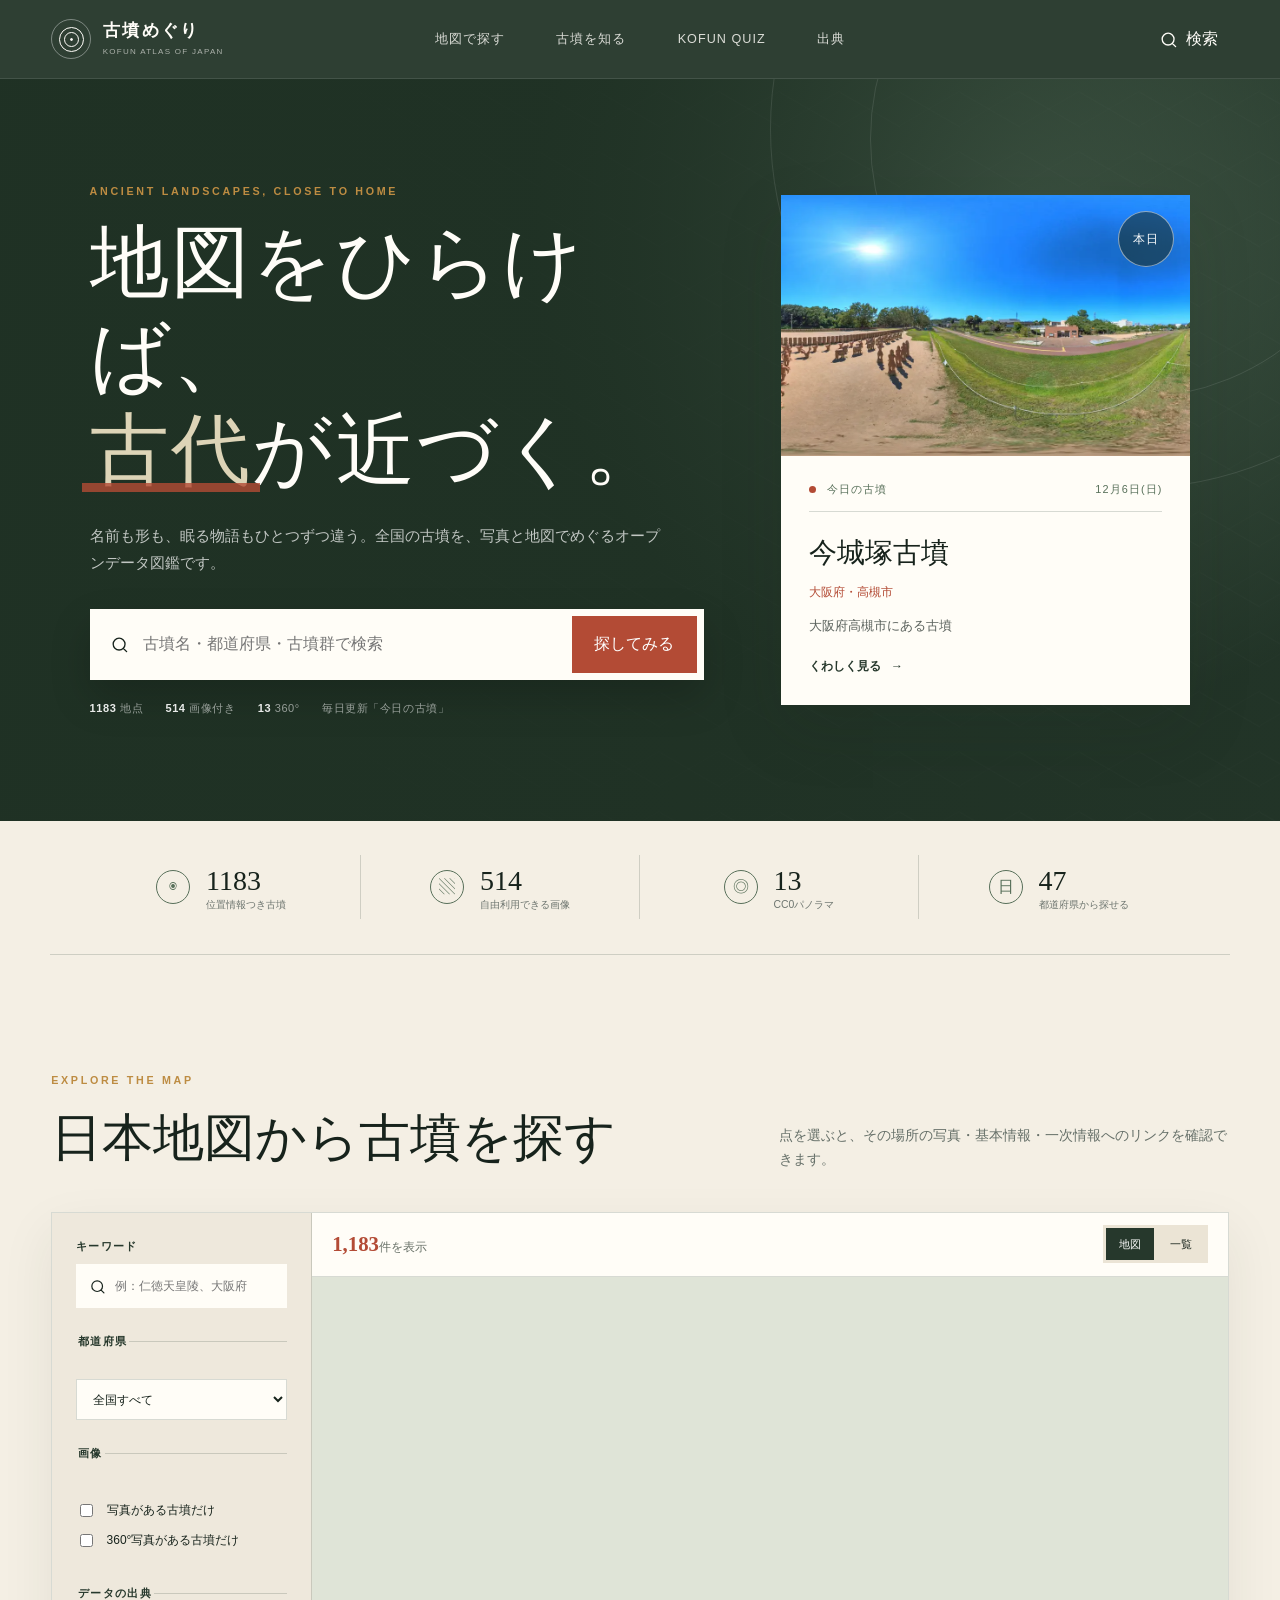
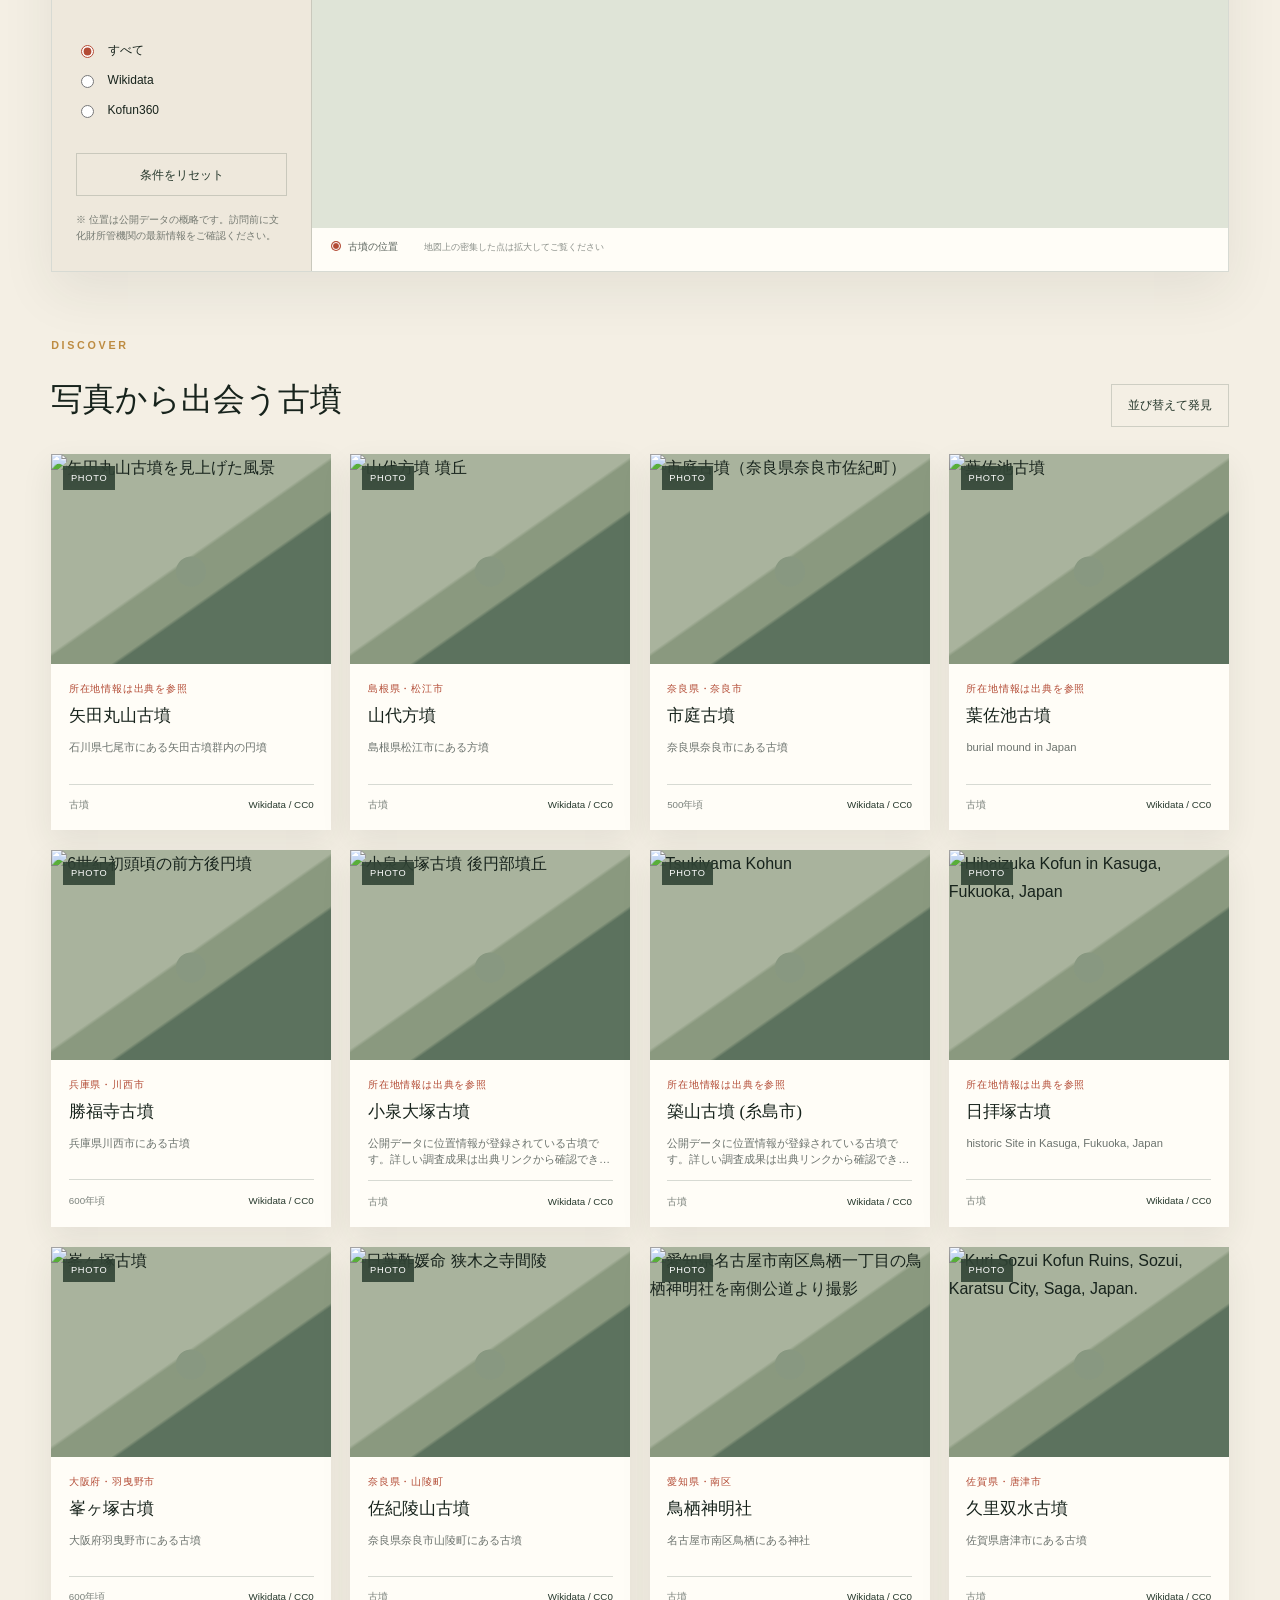
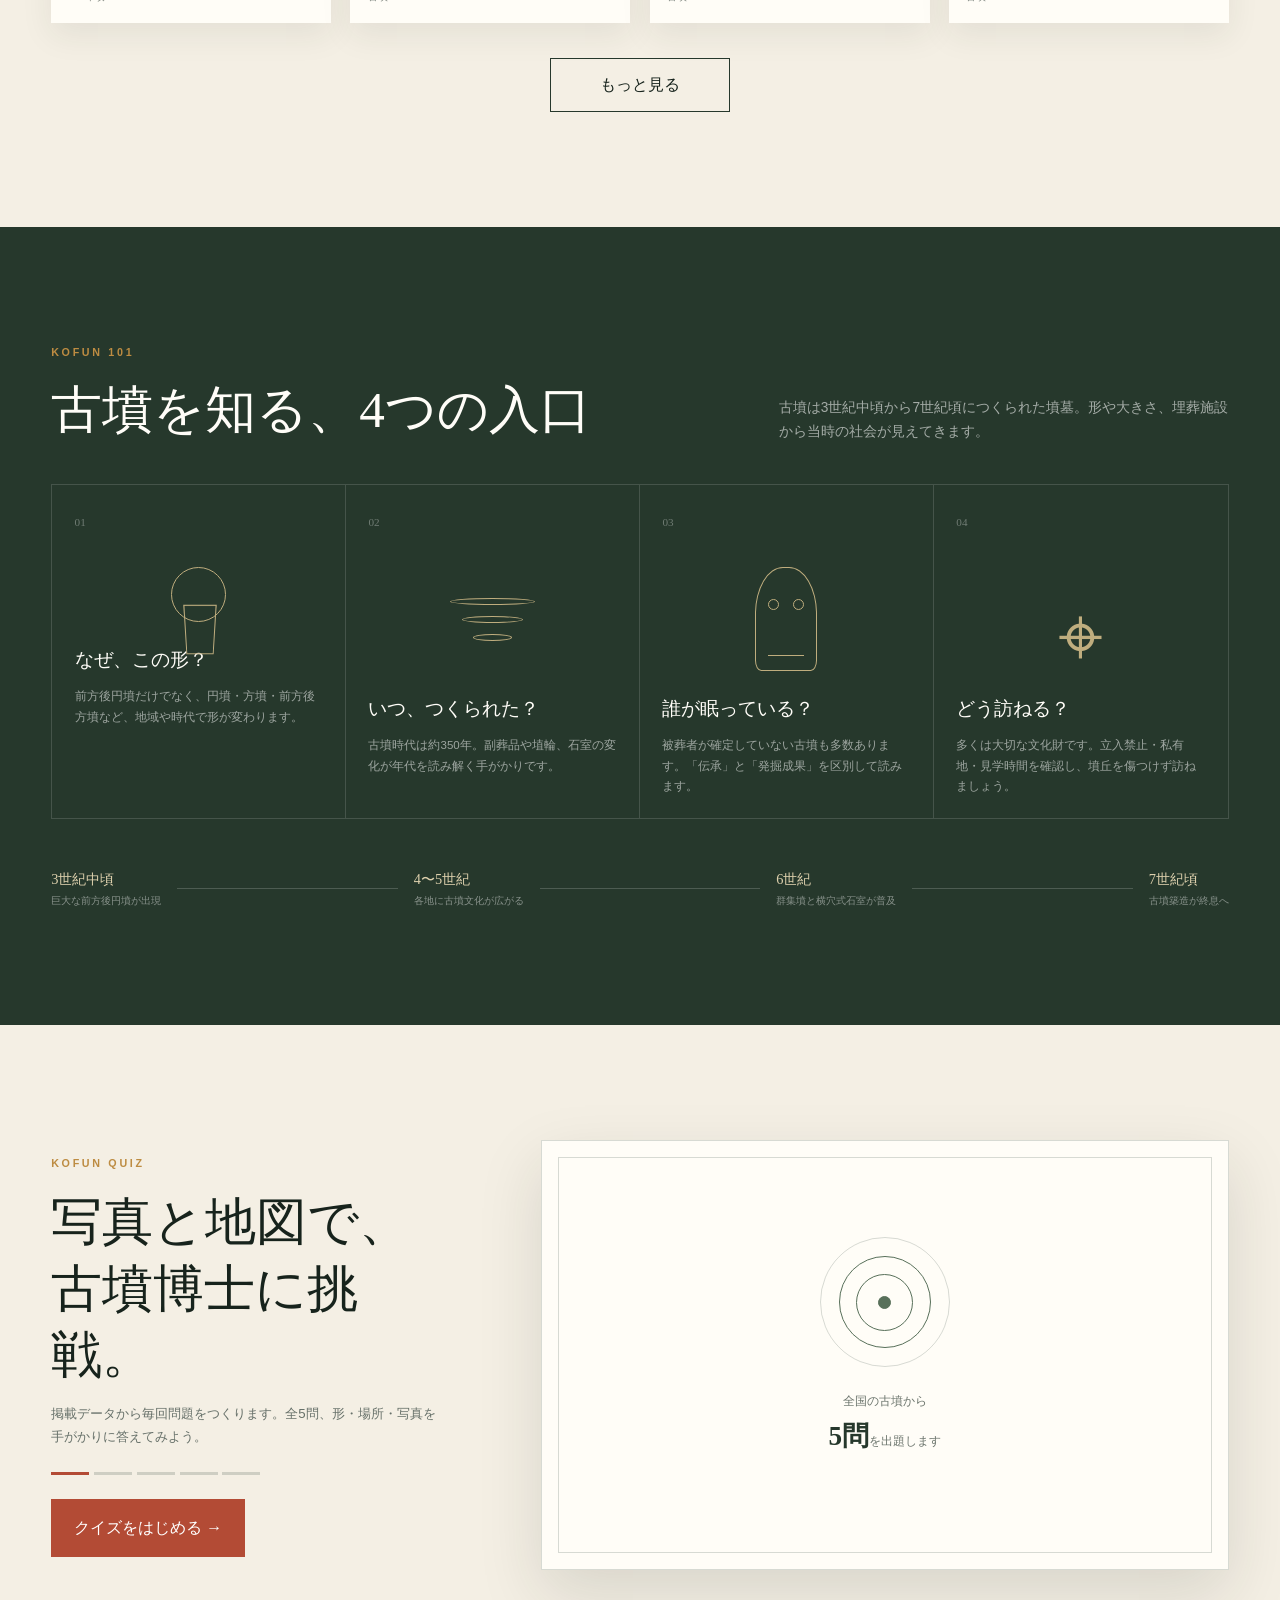
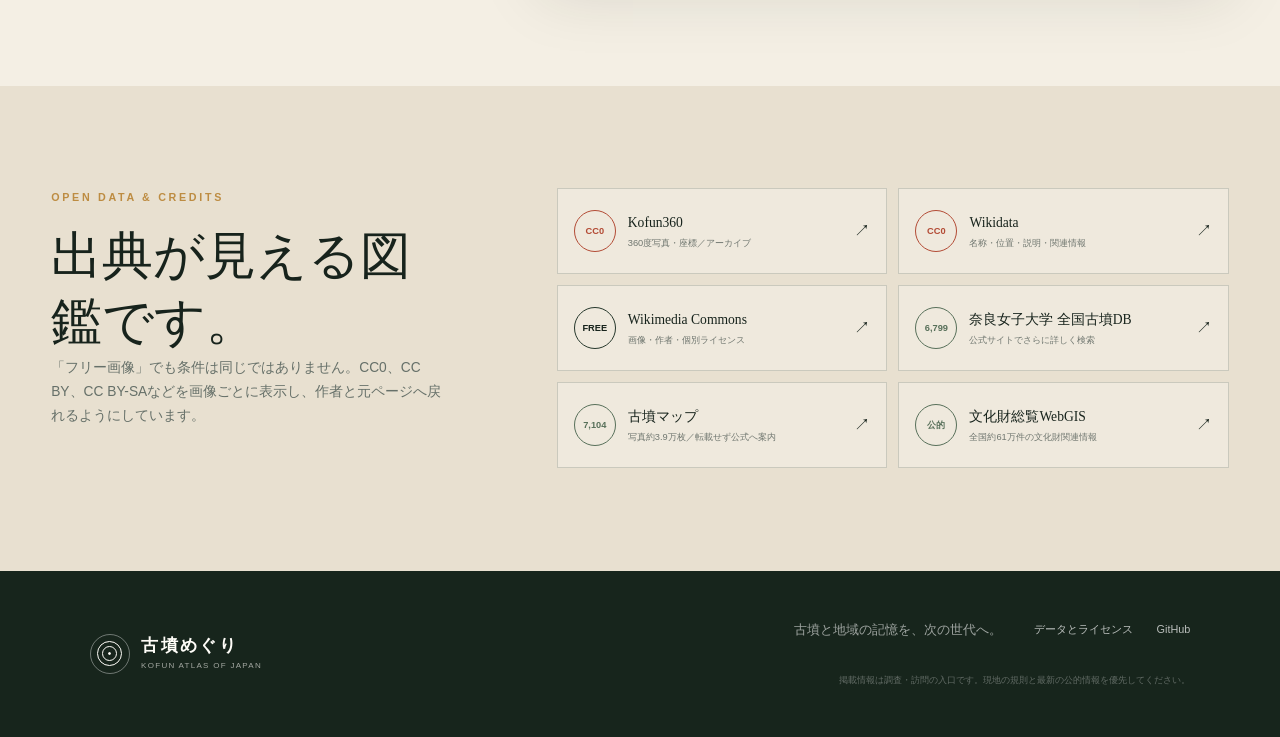
==== docs/index.html @ bfc8fb94 "Build nationwide kofun map and quiz" ====
<!doctype html>
<html lang="ja">
<head>
  <meta charset="utf-8">
  <meta name="viewport" content="width=device-width,initial-scale=1">
  <meta name="description" content="日本全国の古墳を、地図・写真・歴史・クイズでめぐるオープンデータ図鑑。">
  <meta name="theme-color" content="#26382c">
  <meta property="og:title" content="古墳めぐり — 日本全国の古墳写真地図">
  <meta property="og:description" content="地図をひらけば、古代が近づく。全国の古墳を写真と物語で探検しよう。">
  <meta property="og:type" content="website">
  <meta property="og:url" content="https://hjosugi.github.io/kofun-photo/">
  <title>古墳めぐり — 日本全国の古墳写真地図</title>
  <link rel="icon" href="./assets/favicon.svg" type="image/svg+xml">
  <link rel="manifest" href="./manifest.webmanifest">
  <link rel="preconnect" href="https://tile.openstreetmap.org">
  <link rel="preconnect" href="https://upload.wikimedia.org">
  <link rel="stylesheet" href="https://unpkg.com/leaflet@1.9.4/dist/leaflet.css" integrity="sha256-p4NxAoJBhIIN+hmNHrzRCf9tD/miZyoHS5obTRR9BMY=" crossorigin="">
  <link rel="stylesheet" href="https://cdn.jsdelivr.net/npm/pannellum@2.5.7/build/pannellum.css">
  <link rel="stylesheet" href="./assets/styles.css">
</head>
<body>
  <a class="skip-link" href="#main">本文へ移動</a>

  <header class="site-header">
    <a class="brand" href="#" aria-label="古墳めぐり トップ">
      <span class="brand-mark" aria-hidden="true"><span></span></span>
      <span class="brand-copy"><b>古墳めぐり</b><small>KOFUN ATLAS OF JAPAN</small></span>
    </a>
    <nav class="global-nav" aria-label="メインメニュー">
      <a href="#explore">地図で探す</a>
      <a href="#learn">古墳を知る</a>
      <a href="#quiz">KOFUN QUIZ</a>
      <a href="#sources">出典</a>
    </nav>
    <button class="header-search" type="button" data-focus-search aria-label="古墳を検索">
      <svg viewBox="0 0 24 24" aria-hidden="true"><path d="m21 21-4.35-4.35m2.35-5.15a7.5 7.5 0 1 1-15 0 7.5 7.5 0 0 1 15 0Z"/></svg>
      <span>検索</span>
    </button>
  </header>

  <main id="main">
    <section class="hero" aria-labelledby="hero-title">
      <div class="hero-orbit hero-orbit-one" aria-hidden="true"></div>
      <div class="hero-orbit hero-orbit-two" aria-hidden="true"></div>
      <div class="hero-copy">
        <p class="eyebrow">ANCIENT LANDSCAPES, CLOSE TO HOME</p>
        <h1 id="hero-title">地図をひらけば、<br><em>古代</em>が近づく。</h1>
        <p class="hero-lead">名前も形も、眠る物語もひとつずつ違う。全国の古墳を、写真と地図でめぐるオープンデータ図鑑です。</p>
        <form class="hero-search-form" id="hero-search-form" role="search">
          <label class="sr-only" for="hero-search">古墳名・都道府県・古墳群で検索</label>
          <svg viewBox="0 0 24 24" aria-hidden="true"><path d="m21 21-4.35-4.35m2.35-5.15a7.5 7.5 0 1 1-15 0 7.5 7.5 0 0 1 15 0Z"/></svg>
          <input id="hero-search" name="q" type="search" autocomplete="off" placeholder="古墳名・都道府県・古墳群で検索">
          <button type="submit">探してみる</button>
        </form>
        <div class="hero-meta" aria-label="掲載データ概要">
          <span><b>1183</b> 地点</span>
          <span><b>514</b> 画像付き</span>
          <span><b>13</b> 360°</span>
          <span>毎日更新「今日の古墳」</span>
        </div>
      </div>

      <article class="today-card" id="today-card" aria-live="polite">
        <div class="today-photo skeleton"></div>
        <div class="today-body">
          <div class="today-heading">
            <p><span class="sun-dot" aria-hidden="true"></span> 今日の古墳</p>
            <span id="today-date"></span>
          </div>
          <h2>古墳を選んでいます…</h2>
          <p class="today-location"></p>
          <p class="today-description"></p>
          <button type="button" class="text-link">くわしく見る <span aria-hidden="true">→</span></button>
        </div>
      </article>
    </section>

    <section class="quick-stats" aria-label="データ統計">
      <div><span class="stat-icon">◉</span><p><b>1183</b><small>位置情報つき古墳</small></p></div>
      <div><span class="stat-icon">▧</span><p><b>514</b><small>自由利用できる画像</small></p></div>
      <div><span class="stat-icon">◎</span><p><b>13</b><small>CC0パノラマ</small></p></div>
      <div><span class="stat-icon">日</span><p><b>47</b><small>都道府県から探せる</small></p></div>
    </section>

    <section class="explore section-shell" id="explore" aria-labelledby="explore-title">
      <div class="section-heading">
        <div>
          <p class="eyebrow">EXPLORE THE MAP</p>
          <h2 id="explore-title">日本地図から古墳を探す</h2>
        </div>
        <p>点を選ぶと、その場所の写真・基本情報・一次情報へのリンクを確認できます。</p>
      </div>

      <div class="explore-layout">
        <aside class="filter-panel" aria-label="古墳の絞り込み">
          <div class="filter-search">
            <label for="map-search">キーワード</label>
            <div>
              <svg viewBox="0 0 24 24" aria-hidden="true"><path d="m21 21-4.35-4.35m2.35-5.15a7.5 7.5 0 1 1-15 0 7.5 7.5 0 0 1 15 0Z"/></svg>
              <input id="map-search" type="search" placeholder="例：仁徳天皇陵、大阪府">
            </div>
          </div>

          <fieldset>
            <legend>都道府県</legend>
            <select id="prefecture-filter">
              <option value="">全国すべて</option>
            </select>
          </fieldset>

          <fieldset>
            <legend>画像</legend>
            <label class="check-row"><input id="photo-filter" type="checkbox"><span>写真がある古墳だけ</span></label>
            <label class="check-row"><input id="panorama-filter" type="checkbox"><span>360°写真がある古墳だけ</span></label>
          </fieldset>

          <fieldset>
            <legend>データの出典</legend>
            <label class="radio-row"><input name="source" value="" type="radio" checked><span>すべて</span></label>
            <label class="radio-row"><input name="source" value="wikidata" type="radio"><span>Wikidata</span></label>
            <label class="radio-row"><input name="source" value="kofun360" type="radio"><span>Kofun360</span></label>
          </fieldset>

          <button id="reset-filters" class="ghost-button" type="button">条件をリセット</button>
          <p class="filter-note">※ 位置は公開データの概略です。訪問前に文化財所管機関の最新情報をご確認ください。</p>
        </aside>

        <div class="map-panel">
          <div class="map-toolbar">
            <p><b id="result-count">1183</b>件を表示</p>
            <div class="view-switch" role="group" aria-label="表示切り替え">
              <button type="button" class="is-active" data-view="map" aria-pressed="true">地図</button>
              <button type="button" data-view="list" aria-pressed="false">一覧</button>
            </div>
          </div>
          <div id="kofun-map" aria-label="日本全国の古墳地図"></div>
          <div id="kofun-list" class="kofun-list" hidden></div>
          <div class="map-legend"><span></span> 古墳の位置　<small>地図上の密集した点は拡大してご覧ください</small></div>
        </div>
      </div>

      <div class="results-heading">
        <div>
          <p class="eyebrow">DISCOVER</p>
          <h3>写真から出会う古墳</h3>
        </div>
        <button class="ghost-button" id="shuffle-results" type="button">並び替えて発見</button>
      </div>
      <div id="featured-grid" class="featured-grid"></div>
      <button id="load-more" class="load-more" type="button">もっと見る</button>
    </section>

    <section class="learn" id="learn" aria-labelledby="learn-title">
      <div class="section-shell">
        <div class="section-heading light-heading">
          <div>
            <p class="eyebrow">KOFUN 101</p>
            <h2 id="learn-title">古墳を知る、4つの入口</h2>
          </div>
          <p>古墳は3世紀中頃から7世紀頃につくられた墳墓。形や大きさ、埋葬施設から当時の社会が見えてきます。</p>
        </div>
        <div class="learn-grid">
          <article>
            <span>01</span>
            <div class="kofun-shape keyhole" aria-hidden="true"></div>
            <h3>なぜ、この形？</h3>
            <p>前方後円墳だけでなく、円墳・方墳・前方後方墳など、地域や時代で形が変わります。</p>
          </article>
          <article>
            <span>02</span>
            <div class="strata-icon" aria-hidden="true"><i></i><i></i><i></i></div>
            <h3>いつ、つくられた？</h3>
            <p>古墳時代は約350年。副葬品や埴輪、石室の変化が年代を読み解く手がかりです。</p>
          </article>
          <article>
            <span>03</span>
            <div class="haniwa-icon" aria-hidden="true"><i></i></div>
            <h3>誰が眠っている？</h3>
            <p>被葬者が確定していない古墳も多数あります。「伝承」と「発掘成果」を区別して読みます。</p>
          </article>
          <article>
            <span>04</span>
            <div class="compass-icon" aria-hidden="true">⌖</div>
            <h3>どう訪ねる？</h3>
            <p>多くは大切な文化財です。立入禁止・私有地・見学時間を確認し、墳丘を傷つけず訪ねましょう。</p>
          </article>
        </div>
        <div class="history-strip">
          <div><b>3世紀中頃</b><span>巨大な前方後円墳が出現</span></div>
          <i></i>
          <div><b>4〜5世紀</b><span>各地に古墳文化が広がる</span></div>
          <i></i>
          <div><b>6世紀</b><span>群集墳と横穴式石室が普及</span></div>
          <i></i>
          <div><b>7世紀頃</b><span>古墳築造が終息へ</span></div>
        </div>
      </div>
    </section>

    <section class="quiz section-shell" id="quiz" aria-labelledby="quiz-title">
      <div class="quiz-intro">
        <p class="eyebrow">KOFUN QUIZ</p>
        <h2 id="quiz-title">写真と地図で、<br>古墳博士に挑戦。</h2>
        <p>掲載データから毎回問題をつくります。全5問、形・場所・写真を手がかりに答えてみよう。</p>
        <div class="quiz-progress-preview" aria-hidden="true"><span></span><span></span><span></span><span></span><span></span></div>
        <button id="start-quiz" class="primary-button" type="button">クイズをはじめる <span aria-hidden="true">→</span></button>
      </div>
      <div class="quiz-stage" id="quiz-stage">
        <div class="quiz-empty">
          <div class="quiz-medallion" aria-hidden="true"><span></span></div>
          <p>全国の古墳から<br><b>5問</b>を出題します</p>
        </div>
      </div>
    </section>

    <section class="sources" id="sources" aria-labelledby="sources-title">
      <div class="section-shell sources-layout">
        <div>
          <p class="eyebrow">OPEN DATA & CREDITS</p>
          <h2 id="sources-title">出典が見える図鑑です。</h2>
          <p>「フリー画像」でも条件は同じではありません。CC0、CC BY、CC BY-SAなどを画像ごとに表示し、作者と元ページへ戻れるようにしています。</p>
        </div>
        <div class="source-cards">
          <a href="https://github.com/TeamTest57/Kofun360" target="_blank" rel="noopener">
            <span class="source-badge cc0">CC0</span>
            <div><b>Kofun360</b><small>360度写真・座標／アーカイブ</small></div>
            <span aria-hidden="true">↗</span>
          </a>
          <a href="https://www.wikidata.org/" target="_blank" rel="noopener">
            <span class="source-badge cc0">CC0</span>
            <div><b>Wikidata</b><small>名称・位置・説明・関連情報</small></div>
            <span aria-hidden="true">↗</span>
          </a>
          <a href="https://commons.wikimedia.org/" target="_blank" rel="noopener">
            <span class="source-badge">FREE</span>
            <div><b>Wikimedia Commons</b><small>画像・作者・個別ライセンス</small></div>
            <span aria-hidden="true">↗</span>
          </a>
          <a href="https://zenkoku-kofun.nara-hgis.jp/" target="_blank" rel="noopener">
            <span class="source-badge official">6,799</span>
            <div><b>奈良女子大学 全国古墳DB</b><small>公式サイトでさらに詳しく検索</small></div>
            <span aria-hidden="true">↗</span>
          </a>
          <a href="https://kofun.info/spots/search" target="_blank" rel="noopener">
            <span class="source-badge official">7,104</span>
            <div><b>古墳マップ</b><small>写真約3.9万枚／転載せず公式へ案内</small></div>
            <span aria-hidden="true">↗</span>
          </a>
          <a href="https://heritagemap.nabunken.go.jp/" target="_blank" rel="noopener">
            <span class="source-badge official">公的</span>
            <div><b>文化財総覧WebGIS</b><small>全国約61万件の文化財関連情報</small></div>
            <span aria-hidden="true">↗</span>
          </a>
        </div>
      </div>
    </section>
  </main>

  <dialog id="detail-dialog" class="detail-dialog">
    <button class="dialog-close" type="button" aria-label="閉じる">×</button>
    <div id="detail-content"></div>
  </dialog>

  <footer>
    <a class="brand footer-brand" href="#">
      <span class="brand-mark" aria-hidden="true"><span></span></span>
      <span class="brand-copy"><b>古墳めぐり</b><small>KOFUN ATLAS OF JAPAN</small></span>
    </a>
    <p>古墳と地域の記憶を、次の世代へ。</p>
    <div><a href="#sources">データとライセンス</a><a href="https://github.com/hjosugi/kofun-photo" target="_blank" rel="noopener">GitHub</a></div>
    <small>掲載情報は調査・訪問の入口です。現地の規則と最新の公的情報を優先してください。</small>
  </footer>

  <script src="https://unpkg.com/leaflet@1.9.4/dist/leaflet.js" integrity="sha256-20nQCchB9co0qIjJZRGuk2/Z9VM+kNiyxNV1lvTlZBo=" crossorigin=""></script>
  <script src="https://cdn.jsdelivr.net/npm/pannellum@2.5.7/build/pannellum.js"></script>
  <script src="./assets/kofun-data.js"></script>
  <script src="./assets/app.js"></script>
</body>
</html>
---- docs/assets/styles.css ----
:root {
  --ink: #17231c;
  --deep: #26382c;
  --deep-2: #314737;
  --moss: #58705a;
  --sage: #a6b39d;
  --paper: #f4efe4;
  --paper-2: #ebe4d5;
  --paper-3: #fffdf7;
  --line: rgba(38, 56, 44, .18);
  --red: #b34b35;
  --gold: #bd8c42;
  --white: #fffdf8;
  --shadow: 0 24px 60px rgba(28, 42, 32, .13);
  --sans: "Hiragino Kaku Gothic ProN", "Yu Gothic", "Noto Sans JP", sans-serif;
  --serif: "Yu Mincho", "Hiragino Mincho ProN", "Noto Serif JP", serif;
}

* { box-sizing: border-box; }
html { scroll-behavior: smooth; }
body {
  margin: 0;
  color: var(--ink);
  background: var(--paper);
  font-family: var(--sans);
  line-height: 1.75;
  text-rendering: optimizeLegibility;
}
button, input, select { font: inherit; }
button, a { -webkit-tap-highlight-color: transparent; }
button { color: inherit; }
a { color: inherit; }
img { max-width: 100%; }
.sr-only {
  position: absolute;
  width: 1px;
  height: 1px;
  padding: 0;
  margin: -1px;
  overflow: hidden;
  clip: rect(0, 0, 0, 0);
  white-space: nowrap;
  border: 0;
}
.skip-link {
  position: fixed;
  z-index: 10000;
  top: -100px;
  left: 1rem;
  padding: .65rem 1rem;
  color: white;
  background: var(--red);
}
.skip-link:focus { top: 1rem; }

.site-header {
  position: sticky;
  z-index: 1000;
  top: 0;
  display: grid;
  grid-template-columns: 1fr auto 1fr;
  align-items: center;
  min-height: 78px;
  padding: 0 clamp(1.1rem, 4vw, 4.5rem);
  border-bottom: 1px solid rgba(255,255,255,.1);
  color: var(--white);
  background: rgba(38, 56, 44, .96);
  backdrop-filter: blur(18px);
}
.brand {
  display: inline-flex;
  gap: .72rem;
  align-items: center;
  width: max-content;
  color: inherit;
  text-decoration: none;
}
.brand-mark {
  position: relative;
  display: grid;
  place-items: center;
  width: 40px;
  height: 40px;
  border: 1px solid rgba(255,255,255,.38);
  border-radius: 50%;
}
.brand-mark::before,
.brand-mark::after,
.brand-mark span {
  position: absolute;
  content: "";
  display: block;
  border: 1px solid currentColor;
  border-radius: 50%;
}
.brand-mark::before { width: 23px; height: 23px; }
.brand-mark::after { width: 13px; height: 13px; }
.brand-mark span { width: 3px; height: 3px; background: currentColor; }
.brand-copy { display: flex; flex-direction: column; line-height: 1; }
.brand-copy b { font-family: var(--serif); font-size: 1.08rem; letter-spacing: .14em; }
.brand-copy small { margin-top: .5rem; opacity: .6; font-size: .5rem; letter-spacing: .16em; }
.global-nav { display: flex; gap: clamp(1.4rem, 4vw, 3.6rem); }
.global-nav a {
  position: relative;
  padding: 1.75rem 0;
  opacity: .82;
  font-size: .79rem;
  letter-spacing: .08em;
  text-decoration: none;
}
.global-nav a::after {
  position: absolute;
  bottom: 1.15rem;
  left: 50%;
  width: 0;
  height: 1px;
  content: "";
  background: var(--white);
  transition: .25s ease;
  transform: translateX(-50%);
}
.global-nav a:hover::after { width: 100%; }
.header-search {
  display: inline-flex;
  justify-self: end;
  gap: .45rem;
  align-items: center;
  padding: .45rem .7rem;
  border: 0;
  color: inherit;
  background: transparent;
  cursor: pointer;
}
.header-search svg,
.hero-search-form svg,
.filter-search svg {
  width: 19px;
  fill: none;
  stroke: currentColor;
  stroke-linecap: round;
  stroke-width: 1.7;
}

.hero {
  position: relative;
  isolation: isolate;
  display: grid;
  grid-template-columns: minmax(0, 1.08fr) minmax(360px, .72fr);
  gap: clamp(2rem, 6vw, 7rem);
  align-items: center;
  min-height: 650px;
  padding: clamp(4.5rem, 8vw, 8rem) clamp(1.25rem, 7vw, 8rem);
  overflow: hidden;
  color: var(--white);
  background:
    linear-gradient(90deg, rgba(31,49,36,.97) 0%, rgba(31,49,36,.89) 48%, rgba(31,49,36,.58) 100%),
    radial-gradient(circle at 80% 20%, #739079 0, transparent 42%),
    var(--deep);
}
.hero::before {
  position: absolute;
  z-index: -1;
  inset: 0;
  content: "";
  opacity: .23;
  background-image:
    linear-gradient(30deg, transparent 48%, rgba(255,255,255,.08) 49%, transparent 51%),
    linear-gradient(150deg, transparent 48%, rgba(255,255,255,.05) 49%, transparent 51%);
  background-size: 60px 60px;
  mask-image: linear-gradient(to right, transparent, black);
}
.hero-orbit {
  position: absolute;
  z-index: -1;
  border: 1px solid rgba(255,255,255,.1);
  border-radius: 50%;
}
.hero-orbit-one { width: 520px; height: 520px; right: -110px; top: -200px; }
.hero-orbit-two { width: 720px; height: 720px; right: -210px; top: -310px; }
.hero-copy { max-width: 760px; }
.eyebrow {
  margin: 0 0 1rem;
  color: var(--gold);
  font-size: .67rem;
  font-weight: 700;
  letter-spacing: .25em;
}
.hero h1 {
  margin: 0;
  font-family: var(--serif);
  font-size: clamp(3.1rem, 6.2vw, 6.8rem);
  font-weight: 500;
  letter-spacing: .03em;
  line-height: 1.18;
}
.hero h1 em {
  position: relative;
  color: #ddd4b7;
  font-style: normal;
}
.hero h1 em::after {
  position: absolute;
  right: -.1em;
  bottom: .02em;
  left: -.1em;
  height: .11em;
  content: "";
  opacity: .8;
  background: var(--red);
}
.hero-lead {
  max-width: 580px;
  margin: 1.6rem 0 2rem;
  color: rgba(255,255,255,.72);
  font-family: var(--serif);
  font-size: clamp(.95rem, 1.2vw, 1.1rem);
}
.hero-search-form {
  display: grid;
  grid-template-columns: auto 1fr auto;
  align-items: center;
  max-width: 650px;
  padding: .45rem .45rem .45rem 1.25rem;
  color: var(--ink);
  background: var(--paper-3);
  box-shadow: 0 18px 40px rgba(0,0,0,.18);
}
.hero-search-form input {
  min-width: 0;
  padding: .85rem .9rem;
  border: 0;
  outline: 0;
  color: inherit;
  background: transparent;
}
.hero-search-form button,
.primary-button {
  padding: .85rem 1.35rem;
  border: 1px solid var(--red);
  color: white;
  background: var(--red);
  cursor: pointer;
  transition: .2s ease;
}
.hero-search-form button:hover,
.primary-button:hover { color: var(--red); background: transparent; }
.hero-meta {
  display: flex;
  flex-wrap: wrap;
  gap: .5rem 1.4rem;
  margin-top: 1.2rem;
  color: rgba(255,255,255,.54);
  font-size: .69rem;
  letter-spacing: .05em;
}
.hero-meta b { color: rgba(255,255,255,.9); }

.today-card {
  position: relative;
  display: grid;
  grid-template-rows: minmax(250px, 1.25fr) auto;
  min-height: 510px;
  overflow: hidden;
  color: var(--ink);
  background: var(--paper-3);
  box-shadow: var(--shadow);
}
.today-card::before {
  position: absolute;
  z-index: 2;
  top: 1rem;
  right: 1rem;
  display: grid;
  place-items: center;
  width: 54px;
  height: 54px;
  border: 1px solid rgba(255,255,255,.5);
  border-radius: 50%;
  content: "本日";
  color: white;
  background: rgba(27,45,33,.55);
  backdrop-filter: blur(8px);
  font-family: var(--serif);
  font-size: .72rem;
  letter-spacing: .1em;
}
.today-photo {
  min-height: 260px;
  background: #c8c3b3 center/cover no-repeat;
}
.today-photo.skeleton { animation: pulse 1.5s infinite alternate; }
@keyframes pulse { to { opacity: .55; } }
.today-body { padding: 1.5rem 1.75rem 1.65rem; }
.today-heading {
  display: flex;
  justify-content: space-between;
  align-items: center;
  padding-bottom: .8rem;
  border-bottom: 1px solid var(--line);
  color: var(--moss);
  font-size: .68rem;
  letter-spacing: .1em;
}
.today-heading p { margin: 0; }
.sun-dot {
  display: inline-block;
  width: 7px;
  height: 7px;
  margin-right: .45rem;
  border-radius: 50%;
  background: var(--red);
}
.today-card h2 {
  margin: 1rem 0 .25rem;
  font-family: var(--serif);
  font-size: clamp(1.35rem, 2.2vw, 1.8rem);
  font-weight: 500;
}
.today-location { margin: 0; color: var(--red); font-size: .75rem; }
.today-description {
  display: -webkit-box;
  margin: .8rem 0;
  overflow: hidden;
  color: #5b625d;
  font-size: .8rem;
  -webkit-box-orient: vertical;
  -webkit-line-clamp: 2;
}
.text-link {
  padding: 0;
  border: 0;
  color: var(--deep);
  background: transparent;
  font-size: .76rem;
  font-weight: 700;
  cursor: pointer;
}
.text-link span { display: inline-block; margin-left: .4rem; transition: transform .2s; }
.text-link:hover span { transform: translateX(4px); }

.quick-stats {
  display: grid;
  grid-template-columns: repeat(4, 1fr);
  max-width: 1180px;
  margin: -1px auto 0;
  padding: 2.2rem clamp(1rem, 4vw, 2rem);
  border-bottom: 1px solid var(--line);
}
.quick-stats > div {
  display: flex;
  gap: 1rem;
  justify-content: center;
  align-items: center;
  min-height: 64px;
  border-right: 1px solid var(--line);
}
.quick-stats > div:last-child { border-right: 0; }
.quick-stats p { display: flex; flex-direction: column; margin: 0; line-height: 1.25; }
.quick-stats b { font-family: var(--serif); font-size: 1.75rem; font-weight: 500; }
.quick-stats small { color: #6d756f; font-size: .65rem; }
.stat-icon {
  display: grid;
  place-items: center;
  width: 34px;
  height: 34px;
  border: 1px solid var(--moss);
  border-radius: 50%;
  color: var(--moss);
  font-family: var(--serif);
}

.section-shell {
  width: min(1260px, calc(100% - clamp(2rem, 8vw, 8rem)));
  margin-inline: auto;
}
.explore { padding-block: clamp(5rem, 9vw, 8rem); }
.section-heading {
  display: grid;
  grid-template-columns: 1fr minmax(280px, 450px);
  gap: 3rem;
  align-items: end;
  margin-bottom: 2.5rem;
}
.section-heading h2,
.sources h2,
.quiz h2 {
  margin: 0;
  font-family: var(--serif);
  font-size: clamp(2rem, 4vw, 3.5rem);
  font-weight: 500;
  line-height: 1.3;
}
.section-heading > p,
.sources-layout > div:first-child > p:last-child {
  margin: 0;
  color: #667069;
  font-size: .86rem;
}
.explore-layout {
  display: grid;
  grid-template-columns: 260px minmax(0, 1fr);
  min-height: 660px;
  border: 1px solid var(--line);
  background: var(--paper-3);
  box-shadow: 0 20px 50px rgba(38,56,44,.08);
}
.filter-panel {
  padding: 1.5rem;
  border-right: 1px solid var(--line);
  background: #eee8dc;
}
.filter-search label,
.filter-panel legend {
  display: block;
  margin-bottom: .55rem;
  color: var(--deep);
  font-size: .67rem;
  font-weight: 700;
  letter-spacing: .12em;
}
.filter-search > div {
  display: flex;
  align-items: center;
  padding: 0 .8rem;
  background: var(--paper-3);
}
.filter-search input {
  width: 100%;
  min-width: 0;
  padding: .7rem .55rem;
  border: 0;
  outline: 0;
  background: transparent;
  font-size: .75rem;
}
.filter-panel fieldset {
  margin: 1.5rem 0 0;
  padding: 1.25rem 0 0;
  border: 0;
  border-top: 1px solid var(--line);
}
.filter-panel select {
  width: 100%;
  padding: .7rem .75rem;
  border: 1px solid var(--line);
  border-radius: 0;
  color: var(--ink);
  background: var(--paper-3);
  font-size: .75rem;
}
.check-row,
.radio-row {
  display: flex;
  gap: .65rem;
  align-items: center;
  margin: .55rem 0;
  font-size: .75rem;
  cursor: pointer;
}
.check-row input,
.radio-row input { accent-color: var(--red); }
.ghost-button {
  padding: .65rem 1rem;
  border: 1px solid var(--line);
  color: var(--deep);
  background: transparent;
  font-size: .72rem;
  cursor: pointer;
  transition: .2s ease;
}
.ghost-button:hover { border-color: var(--deep); background: rgba(255,255,255,.5); }
.filter-panel > .ghost-button { width: 100%; margin-top: 1.5rem; }
.filter-note { margin: 1rem 0 0; color: #747971; font-size: .62rem; line-height: 1.6; }
.map-panel { display: flex; flex-direction: column; min-width: 0; }
.map-toolbar {
  display: flex;
  justify-content: space-between;
  align-items: center;
  min-height: 64px;
  padding: 0 1.25rem;
  border-bottom: 1px solid var(--line);
}
.map-toolbar p { margin: 0; color: #677067; font-size: .72rem; }
.map-toolbar b { color: var(--red); font-family: var(--serif); font-size: 1.3rem; }
.view-switch { display: flex; gap: .2rem; padding: .2rem; background: var(--paper-2); }
.view-switch button {
  padding: .38rem .8rem;
  border: 0;
  background: transparent;
  font-size: .7rem;
  cursor: pointer;
}
.view-switch button.is-active { color: white; background: var(--deep); }
#kofun-map { z-index: 1; width: 100%; min-height: 540px; flex: 1; background: #dfe4d7; }
.leaflet-container { font-family: var(--sans); }
.leaflet-control-attribution { font-size: 9px !important; }
.kofun-dot {
  border: 2px solid rgba(255,255,255,.85);
  border-radius: 50%;
  background: var(--red);
  box-shadow: 0 2px 7px rgba(52,42,30,.35);
}
.leaflet-popup-content-wrapper { border-radius: 0; box-shadow: var(--shadow); }
.leaflet-popup-content { min-width: 180px; margin: 1rem; }
.map-popup b { display: block; font-family: var(--serif); font-size: 1rem; }
.map-popup span { display: block; color: #6b726d; font-size: .67rem; }
.map-popup button {
  margin-top: .65rem;
  padding: 0;
  border: 0;
  color: var(--red);
  background: none;
  font-size: .7rem;
  cursor: pointer;
}
.map-legend {
  min-height: 43px;
  padding: .65rem 1.25rem;
  color: #59625b;
  font-size: .64rem;
}
.map-legend > span {
  display: inline-block;
  width: 8px;
  height: 8px;
  margin-right: .3rem;
  border: 1px solid white;
  border-radius: 50%;
  background: var(--red);
  box-shadow: 0 0 0 1px var(--red);
}
.map-legend small { margin-left: 1rem; color: #8a8f89; }
.kofun-list {
  min-height: 540px;
  max-height: 600px;
  overflow: auto;
}
.list-row {
  display: grid;
  grid-template-columns: 1fr auto;
  gap: 1rem;
  padding: 1rem 1.25rem;
  border-bottom: 1px solid var(--line);
  cursor: pointer;
}
.list-row:hover { background: var(--paper); }
.list-row b { display: block; font-family: var(--serif); }
.list-row small { color: #6f766f; }
.list-row span { align-self: center; color: var(--red); font-size: .7rem; }
.empty-results { padding: 4rem 2rem; color: #737a74; text-align: center; }
.results-heading {
  display: flex;
  justify-content: space-between;
  align-items: end;
  margin: 4rem 0 1.7rem;
}
.results-heading h3 { margin: 0; font-family: var(--serif); font-size: 2rem; font-weight: 500; }
.featured-grid {
  display: grid;
  grid-template-columns: repeat(4, 1fr);
  gap: 1.2rem;
}
.kofun-card {
  position: relative;
  min-width: 0;
  overflow: hidden;
  background: var(--paper-3);
  box-shadow: 0 12px 30px rgba(38,56,44,.08);
  cursor: pointer;
  transition: transform .25s ease, box-shadow .25s ease;
}
.kofun-card:hover { box-shadow: 0 20px 35px rgba(38,56,44,.14); transform: translateY(-4px); }
.card-image {
  position: relative;
  aspect-ratio: 4 / 3;
  overflow: hidden;
  background:
    radial-gradient(circle at 50% 56%, #889881 0 8%, transparent 8.5%),
    linear-gradient(145deg, #a9b39d 0 49%, #8a997f 50% 62%, #5c725e 63% 100%);
}
.card-image img { width: 100%; height: 100%; object-fit: cover; transition: transform .5s ease; }
.kofun-card:hover .card-image img { transform: scale(1.035); }
.photo-badge {
  position: absolute;
  top: .75rem;
  left: .75rem;
  padding: .24rem .48rem;
  color: white;
  background: rgba(34,54,40,.8);
  backdrop-filter: blur(8px);
  font-size: .58rem;
  letter-spacing: .08em;
}
.card-body { padding: 1rem 1.1rem 1.1rem; }
.card-kicker { margin: 0 0 .25rem; color: var(--red); font-size: .62rem; letter-spacing: .08em; }
.card-body h4 {
  margin: 0;
  overflow: hidden;
  font-family: var(--serif);
  font-size: 1.08rem;
  font-weight: 500;
  text-overflow: ellipsis;
  white-space: nowrap;
}
.card-body > p:last-of-type {
  display: -webkit-box;
  min-height: 2.8em;
  margin: .5rem 0 .8rem;
  overflow: hidden;
  color: #6c736e;
  font-size: .7rem;
  line-height: 1.45;
  -webkit-box-orient: vertical;
  -webkit-line-clamp: 2;
}
.card-footer {
  display: flex;
  justify-content: space-between;
  padding-top: .7rem;
  border-top: 1px solid var(--line);
  color: #7b827c;
  font-size: .61rem;
}
.card-footer b { color: var(--deep); font-weight: 500; }
.load-more {
  display: block;
  min-width: 180px;
  margin: 2.2rem auto 0;
  padding: .75rem 1.5rem;
  border: 1px solid var(--deep);
  background: transparent;
  cursor: pointer;
}
.load-more:hover { color: white; background: var(--deep); }

.learn { padding-block: clamp(5rem, 9vw, 8rem); color: var(--white); background: var(--deep); }
.light-heading > p { color: rgba(255,255,255,.58); }
.learn-grid { display: grid; grid-template-columns: repeat(4, 1fr); border: 1px solid rgba(255,255,255,.14); }
.learn-grid article {
  position: relative;
  min-height: 320px;
  padding: 1.4rem;
  border-right: 1px solid rgba(255,255,255,.14);
}
.learn-grid article:last-child { border-right: 0; }
.learn-grid article > span { color: rgba(255,255,255,.34); font-family: var(--serif); font-size: .7rem; }
.learn-grid h3 { margin: 1.3rem 0 .6rem; font-family: var(--serif); font-size: 1.2rem; font-weight: 500; }
.learn-grid p { margin: 0; color: rgba(255,255,255,.55); font-size: .72rem; }
.kofun-shape,
.strata-icon,
.haniwa-icon,
.compass-icon { height: 104px; margin: 2rem auto 0; }
.kofun-shape.keyhole {
  position: relative;
  width: 55px;
  height: 55px;
  border: 1px solid #bfad7e;
  border-radius: 50%;
}
.kofun-shape.keyhole::after {
  position: absolute;
  top: 39px;
  left: 13px;
  width: 28px;
  height: 48px;
  border: 1px solid #bfad7e;
  content: "";
  transform: perspective(50px) rotateX(-12deg);
}
.strata-icon { display: flex; flex-direction: column; gap: 11px; justify-content: center; width: 85px; }
.strata-icon i { display: block; height: 7px; border: 1px solid #bfad7e; border-radius: 50%; }
.strata-icon i:nth-child(2) { width: 72%; margin-inline: auto; }
.strata-icon i:nth-child(3) { width: 46%; margin-inline: auto; }
.haniwa-icon { position: relative; width: 62px; border: 1px solid #bfad7e; border-radius: 45% 45% 10% 10%; }
.haniwa-icon::before,
.haniwa-icon::after { position: absolute; top: 31px; width: 9px; height: 9px; border: 1px solid #bfad7e; border-radius: 50%; content: ""; }
.haniwa-icon::before { left: 12px; }
.haniwa-icon::after { right: 12px; }
.haniwa-icon i { position: absolute; bottom: 14px; left: 12px; width: 36px; border-top: 1px solid #bfad7e; }
.compass-icon { display: grid; place-items: center; color: #bfad7e; font-family: var(--serif); font-size: 5rem; font-weight: 200; }
.history-strip {
  display: grid;
  grid-template-columns: auto 1fr auto 1fr auto 1fr auto;
  gap: 1rem;
  align-items: center;
  margin-top: 3rem;
}
.history-strip div { display: flex; flex-direction: column; }
.history-strip b { color: #ddd0ad; font-family: var(--serif); font-size: .9rem; font-weight: 500; }
.history-strip span { color: rgba(255,255,255,.45); font-size: .63rem; }
.history-strip i { height: 1px; background: rgba(255,255,255,.18); }

.quiz {
  display: grid;
  grid-template-columns: .72fr 1.28fr;
  gap: clamp(3rem, 8vw, 8rem);
  align-items: center;
  min-height: 650px;
  padding-block: clamp(5rem, 9vw, 8rem);
}
.quiz-intro > p:nth-of-type(2) { color: #667069; font-size: .83rem; }
.quiz-progress-preview { display: flex; gap: .3rem; margin: 1.5rem 0; }
.quiz-progress-preview span { width: 38px; height: 3px; background: var(--line); }
.quiz-progress-preview span:first-child { background: var(--red); }
.primary-button { min-width: 185px; }
.quiz-stage {
  position: relative;
  display: grid;
  place-items: center;
  min-height: 430px;
  border: 1px solid var(--line);
  background: var(--paper-3);
  box-shadow: var(--shadow);
}
.quiz-stage::before {
  position: absolute;
  inset: 1rem;
  border: 1px solid var(--line);
  content: "";
  pointer-events: none;
}
.quiz-empty { position: relative; z-index: 1; text-align: center; }
.quiz-medallion {
  position: relative;
  display: grid;
  place-items: center;
  width: 130px;
  height: 130px;
  margin: 0 auto 1.5rem;
  border: 1px solid var(--line);
  border-radius: 50%;
}
.quiz-medallion::before,
.quiz-medallion::after,
.quiz-medallion span {
  position: absolute;
  border: 1px solid var(--moss);
  border-radius: 50%;
  content: "";
}
.quiz-medallion::before { width: 90px; height: 90px; }
.quiz-medallion::after { width: 55px; height: 55px; }
.quiz-medallion span { width: 13px; height: 13px; background: var(--moss); }
.quiz-empty p { color: #6b746c; font-size: .78rem; }
.quiz-empty b { color: var(--deep); font-family: var(--serif); font-size: 1.7rem; }
.quiz-card { position: relative; z-index: 1; width: min(520px, calc(100% - 4rem)); padding: 2rem 0; }
.quiz-counter { display: flex; justify-content: space-between; color: #7a817b; font-size: .68rem; }
.quiz-counter b { color: var(--red); }
.quiz-card h3 { margin: 1rem 0; font-family: var(--serif); font-size: 1.35rem; font-weight: 500; }
.quiz-image { width: 100%; max-height: 180px; object-fit: cover; }
.quiz-answers { display: grid; grid-template-columns: 1fr 1fr; gap: .6rem; margin-top: 1rem; }
.quiz-answer {
  min-height: 50px;
  padding: .65rem .8rem;
  border: 1px solid var(--line);
  background: var(--paper);
  font-size: .72rem;
  cursor: pointer;
}
.quiz-answer:hover { border-color: var(--deep); }
.quiz-answer.correct { border-color: var(--moss); color: white; background: var(--moss); }
.quiz-answer.wrong { border-color: var(--red); color: white; background: var(--red); }
.quiz-feedback { min-height: 1.8rem; margin: .8rem 0 0; font-size: .72rem; }
.quiz-result { position: relative; z-index: 1; text-align: center; }
.quiz-result strong { display: block; color: var(--red); font-family: var(--serif); font-size: 4rem; line-height: 1; }
.quiz-result p { color: #667069; }

.sources { padding-block: clamp(5rem, 8vw, 7rem); background: #e8e0d0; }
.sources-layout { display: grid; grid-template-columns: .75fr 1.25fr; gap: clamp(3rem, 8vw, 8rem); }
.source-cards { display: grid; grid-template-columns: 1fr 1fr; gap: .7rem; }
.source-cards a {
  display: grid;
  grid-template-columns: auto 1fr auto;
  gap: .75rem;
  align-items: center;
  min-height: 86px;
  padding: 1rem;
  border: 1px solid var(--line);
  background: rgba(255,255,255,.28);
  text-decoration: none;
  transition: .2s ease;
}
.source-cards a:hover { background: rgba(255,255,255,.7); transform: translateY(-2px); }
.source-badge {
  display: grid;
  place-items: center;
  min-width: 42px;
  height: 42px;
  padding: .2rem;
  border: 1px solid var(--deep);
  border-radius: 50%;
  font-size: .58rem;
  font-weight: 700;
}
.source-badge.cc0 { color: var(--red); border-color: var(--red); }
.source-badge.official { color: var(--moss); border-color: var(--moss); }
.source-cards b { display: block; font-family: var(--serif); font-size: .85rem; font-weight: 500; }
.source-cards small { display: block; color: #6f766f; font-size: .58rem; }

footer {
  display: grid;
  grid-template-columns: 1fr auto auto;
  gap: 2rem;
  align-items: center;
  padding: 3rem clamp(1.25rem, 7vw, 8rem);
  color: var(--white);
  background: #17251c;
}
.footer-brand { grid-row: span 2; }
footer > p { margin: 0; color: rgba(255,255,255,.58); font-family: var(--serif); font-size: .8rem; }
footer > div { display: flex; gap: 1.5rem; }
footer > div a { color: rgba(255,255,255,.7); font-size: .68rem; text-decoration: none; }
footer > small { grid-column: 2 / -1; color: rgba(255,255,255,.32); font-size: .56rem; text-align: right; }

.detail-dialog {
  width: min(930px, calc(100% - 2rem));
  max-height: calc(100dvh - 2rem);
  padding: 0;
  overflow: auto;
  border: 0;
  border-radius: 0;
  color: var(--ink);
  background: var(--paper-3);
  box-shadow: 0 30px 90px rgba(0,0,0,.35);
}
.detail-dialog::backdrop { background: rgba(14,28,19,.78); backdrop-filter: blur(5px); }
.dialog-close {
  position: sticky;
  z-index: 20;
  top: 1rem;
  float: right;
  display: grid;
  place-items: center;
  width: 42px;
  height: 42px;
  margin: 1rem 1rem -4rem 0;
  border: 1px solid rgba(255,255,255,.5);
  border-radius: 50%;
  color: white;
  background: rgba(23,35,28,.72);
  font-size: 1.3rem;
  cursor: pointer;
}
.detail-visual { min-height: 360px; background: #a9b29f center/cover no-repeat; }
.detail-visual img { display: block; width: 100%; max-height: 560px; object-fit: cover; }
.panorama-viewer { width: 100%; height: min(56vw, 520px); min-height: 360px; }
.detail-body { padding: clamp(1.5rem, 5vw, 3.5rem); }
.detail-kicker { margin: 0; color: var(--red); font-size: .7rem; letter-spacing: .1em; }
.detail-body h2 { margin: .35rem 0 .2rem; font-family: var(--serif); font-size: clamp(2rem, 5vw, 3.2rem); font-weight: 500; line-height: 1.2; }
.detail-location { margin: 0 0 1.4rem; color: #6d756e; font-size: .78rem; }
.detail-description { max-width: 680px; color: #4e5850; font-family: var(--serif); font-size: .95rem; }
.detail-facts { display: grid; grid-template-columns: repeat(3, 1fr); margin: 2rem 0; border: 1px solid var(--line); }
.detail-facts div { min-height: 90px; padding: 1rem; border-right: 1px solid var(--line); }
.detail-facts div:last-child { border-right: 0; }
.detail-facts small { display: block; color: #7a817c; font-size: .6rem; }
.detail-facts b { font-family: var(--serif); font-size: .9rem; font-weight: 500; }
.license-box {
  padding: 1rem 1.2rem;
  border-left: 3px solid var(--gold);
  background: var(--paper);
  color: #626a63;
  font-size: .67rem;
}
.license-box b { color: var(--ink); }
.license-box a { color: var(--red); }
.detail-actions { display: flex; flex-wrap: wrap; gap: .6rem; margin-top: 1.5rem; }
.detail-actions a {
  padding: .65rem 1rem;
  border: 1px solid var(--deep);
  color: var(--deep);
  font-size: .7rem;
  text-decoration: none;
}
.detail-actions a:first-child { color: white; background: var(--deep); }
.detail-actions a:hover { opacity: .72; }

@media (max-width: 1050px) {
  .hero { grid-template-columns: 1fr .72fr; padding-inline: 4vw; }
  .featured-grid { grid-template-columns: repeat(3, 1fr); }
  .learn-grid { grid-template-columns: 1fr 1fr; }
  .learn-grid article:nth-child(2) { border-right: 0; }
  .learn-grid article:nth-child(-n+2) { border-bottom: 1px solid rgba(255,255,255,.14); }
}

@media (max-width: 820px) {
  .site-header { grid-template-columns: 1fr auto; min-height: 66px; padding-inline: 1rem; }
  .global-nav { display: none; }
  .brand-copy small { display: none; }
  .hero { grid-template-columns: 1fr; padding: 4rem 1.2rem; }
  .hero-copy { text-align: center; }
  .hero-lead { margin-inline: auto; }
  .hero-search-form { margin-inline: auto; text-align: left; }
  .hero-meta { justify-content: center; }
  .today-card { width: min(500px, 100%); margin-inline: auto; }
  .quick-stats { grid-template-columns: 1fr 1fr; }
  .quick-stats > div:nth-child(2) { border-right: 0; }
  .quick-stats > div:nth-child(-n+2) { border-bottom: 1px solid var(--line); }
  .section-shell { width: min(100% - 2rem, 1260px); }
  .section-heading { grid-template-columns: 1fr; gap: 1rem; }
  .explore-layout { grid-template-columns: 1fr; }
  .filter-panel { border-right: 0; border-bottom: 1px solid var(--line); }
  .filter-panel fieldset { display: inline-block; width: 48%; vertical-align: top; }
  .filter-panel fieldset:nth-of-type(3) { display: none; }
  .featured-grid { grid-template-columns: 1fr 1fr; }
  .history-strip { grid-template-columns: 1fr 1fr; }
  .history-strip i { display: none; }
  .quiz { grid-template-columns: 1fr; }
  .sources-layout { grid-template-columns: 1fr; }
  footer { grid-template-columns: 1fr; text-align: center; }
  .footer-brand { margin-inline: auto; }
  footer > div { justify-content: center; }
  footer > small { grid-column: auto; text-align: center; }
}

@media (max-width: 540px) {
  .hero h1 { font-size: 2.8rem; }
  .hero-search-form { grid-template-columns: auto 1fr; }
  .hero-search-form button { grid-column: 1 / -1; }
  .today-card { min-height: 0; }
  .quick-stats { padding-inline: 0; }
  .quick-stats > div { gap: .6rem; justify-content: flex-start; padding: .8rem; }
  .quick-stats b { font-size: 1.35rem; }
  .section-heading h2, .sources h2, .quiz h2 { font-size: 2rem; }
  .filter-panel fieldset { display: block; width: 100%; }
  #kofun-map, .kofun-list { min-height: 480px; }
  .map-legend small { display: none; }
  .featured-grid { grid-template-columns: 1fr; }
  .learn-grid { grid-template-columns: 1fr; }
  .learn-grid article { min-height: 270px; border-right: 0; border-bottom: 1px solid rgba(255,255,255,.14); }
  .learn-grid article:last-child { border-bottom: 0; }
  .history-strip { grid-template-columns: 1fr; }
  .source-cards { grid-template-columns: 1fr; }
  .quiz-answers { grid-template-columns: 1fr; }
  .detail-visual, .panorama-viewer { min-height: 270px; }
  .detail-facts { grid-template-columns: 1fr; }
  .detail-facts div { min-height: 70px; border-right: 0; border-bottom: 1px solid var(--line); }
  .detail-facts div:last-child { border-bottom: 0; }
}

@media (prefers-reduced-motion: reduce) {
  html { scroll-behavior: auto; }
  *, *::before, *::after { scroll-behavior: auto !important; animation-duration: .01ms !important; transition-duration: .01ms !important; }
}
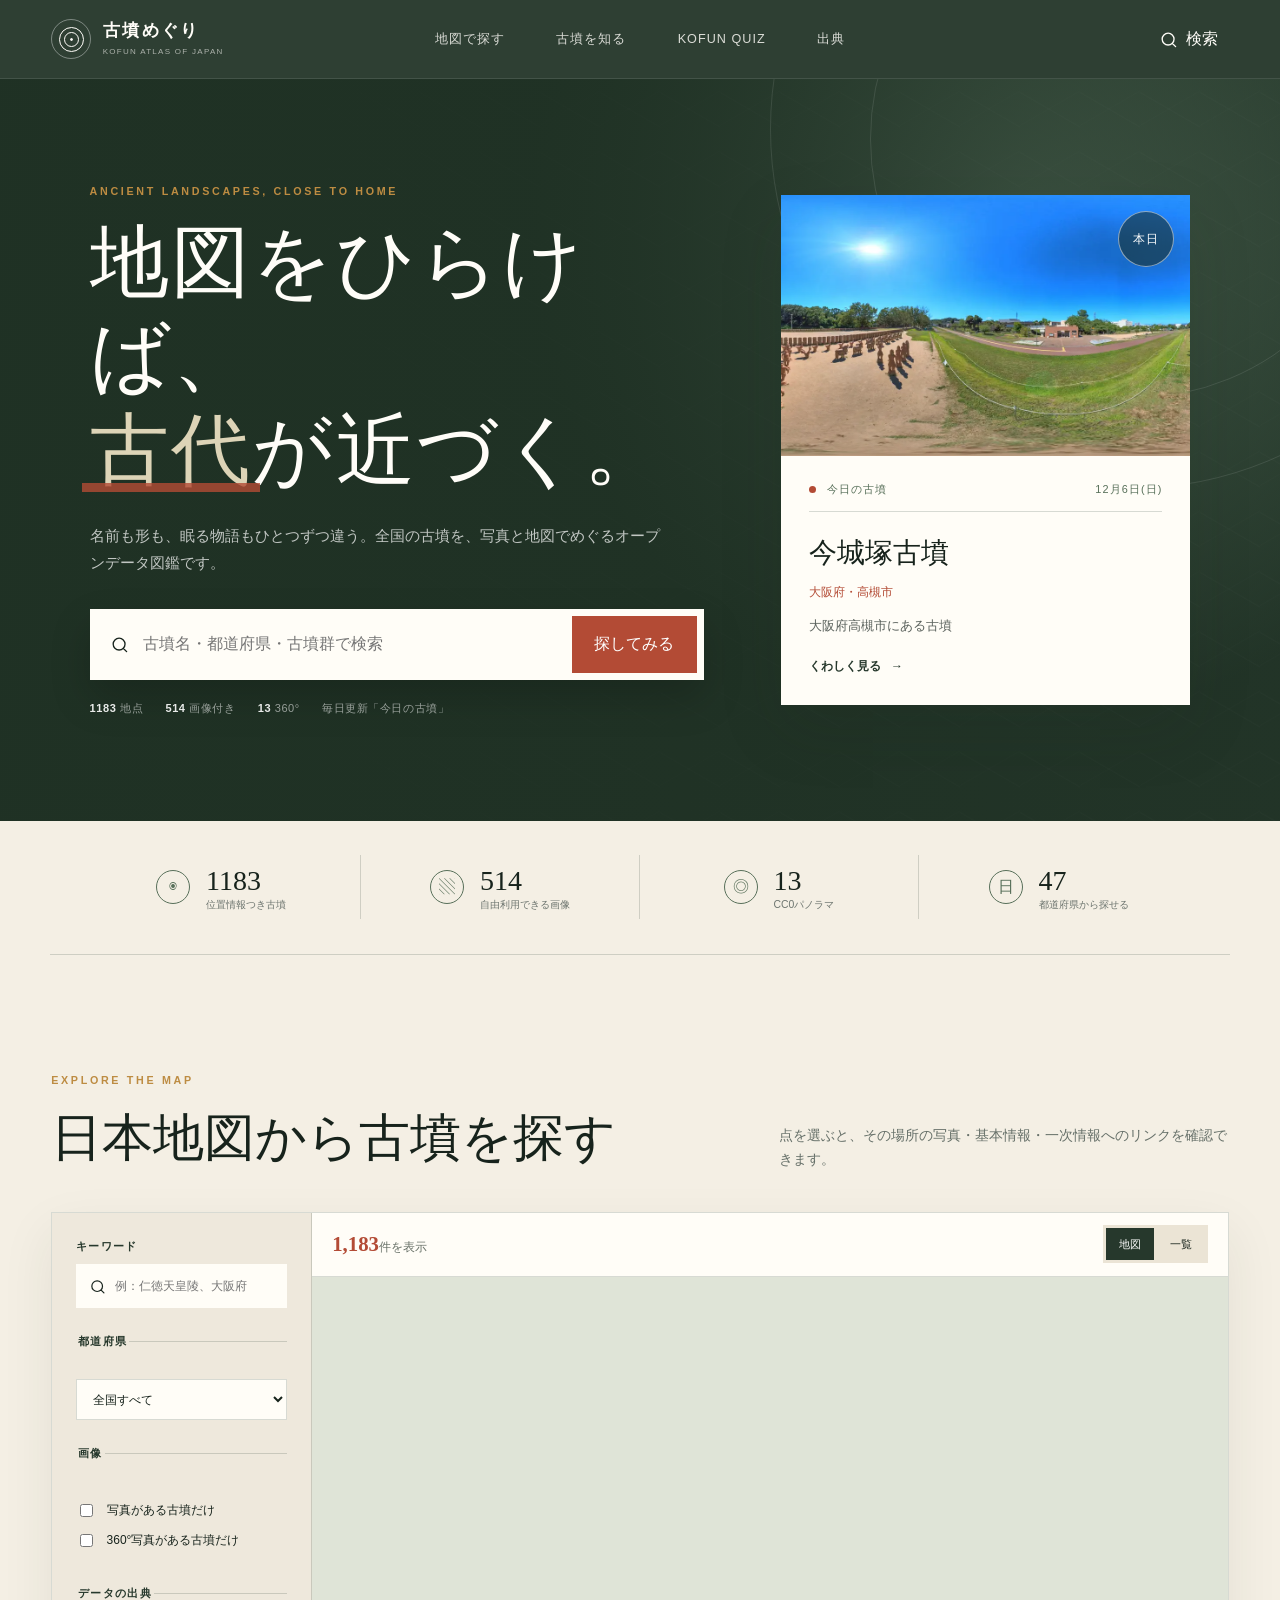
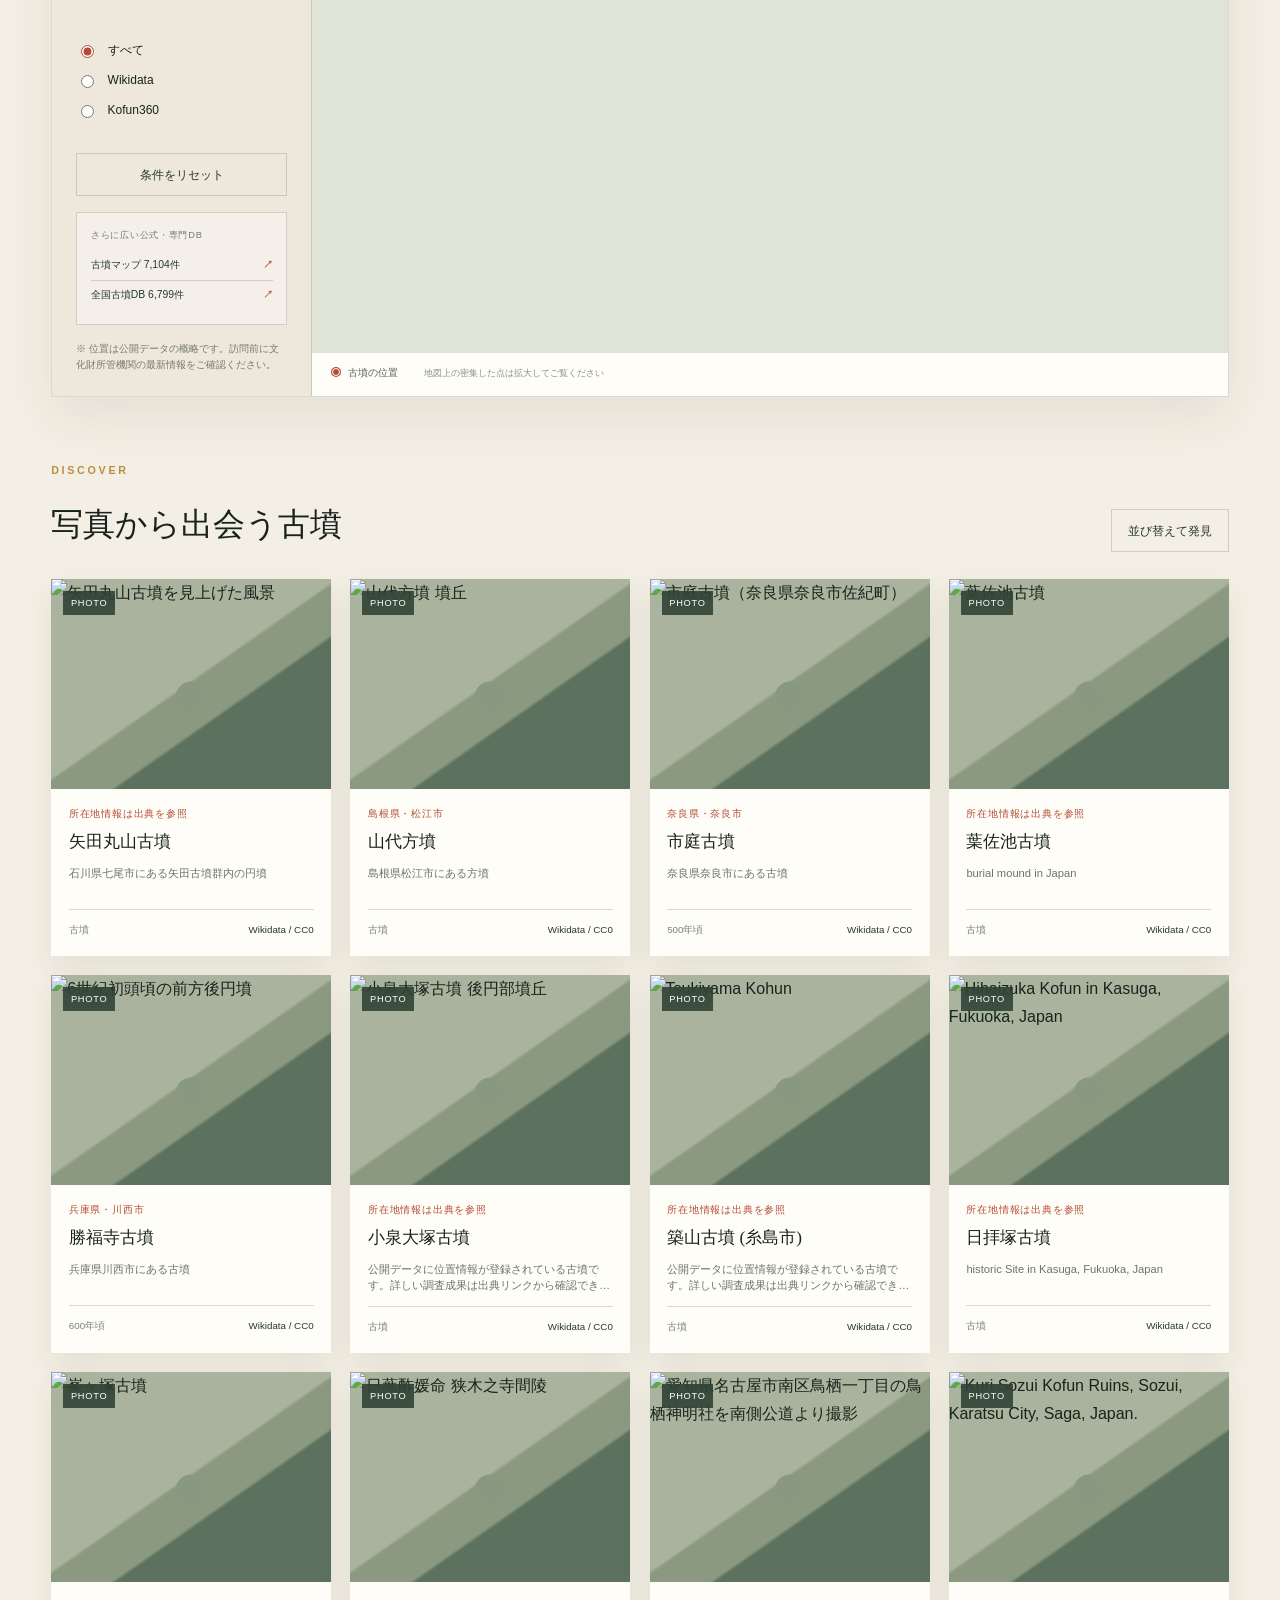
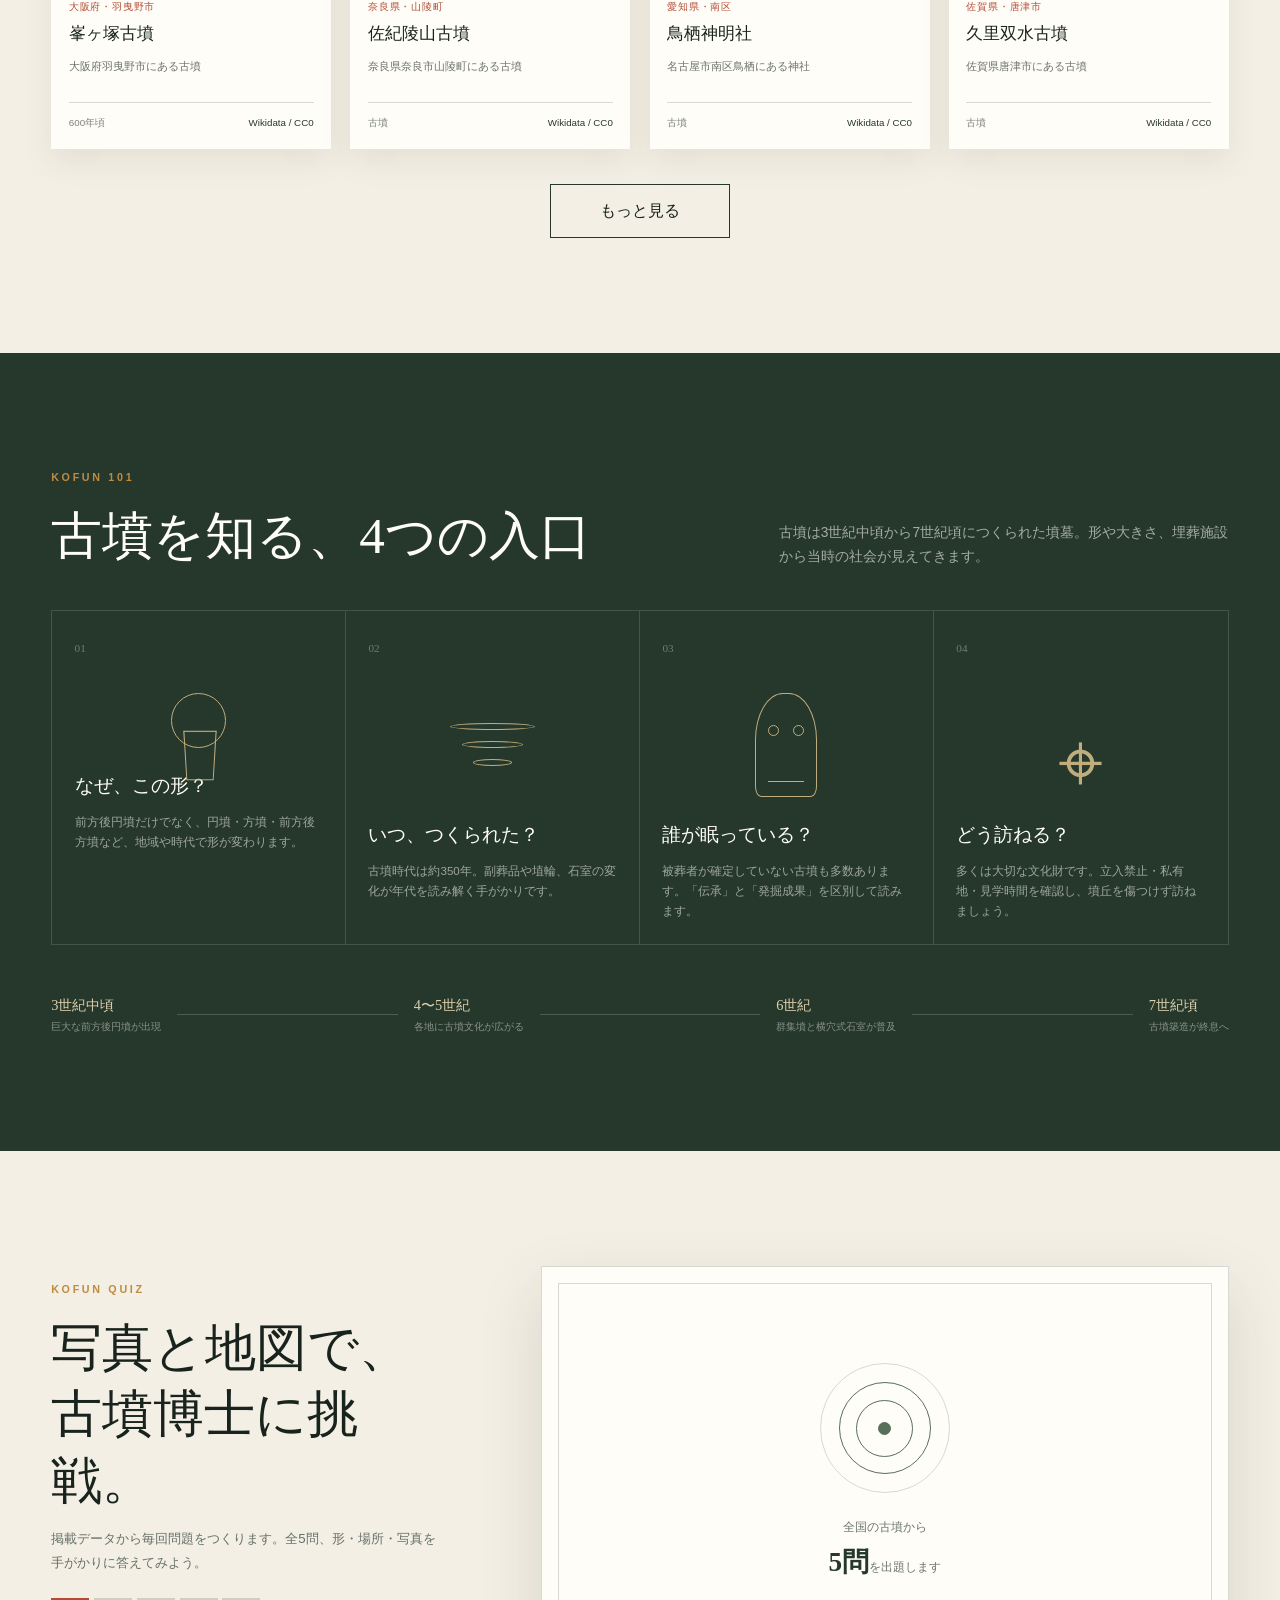
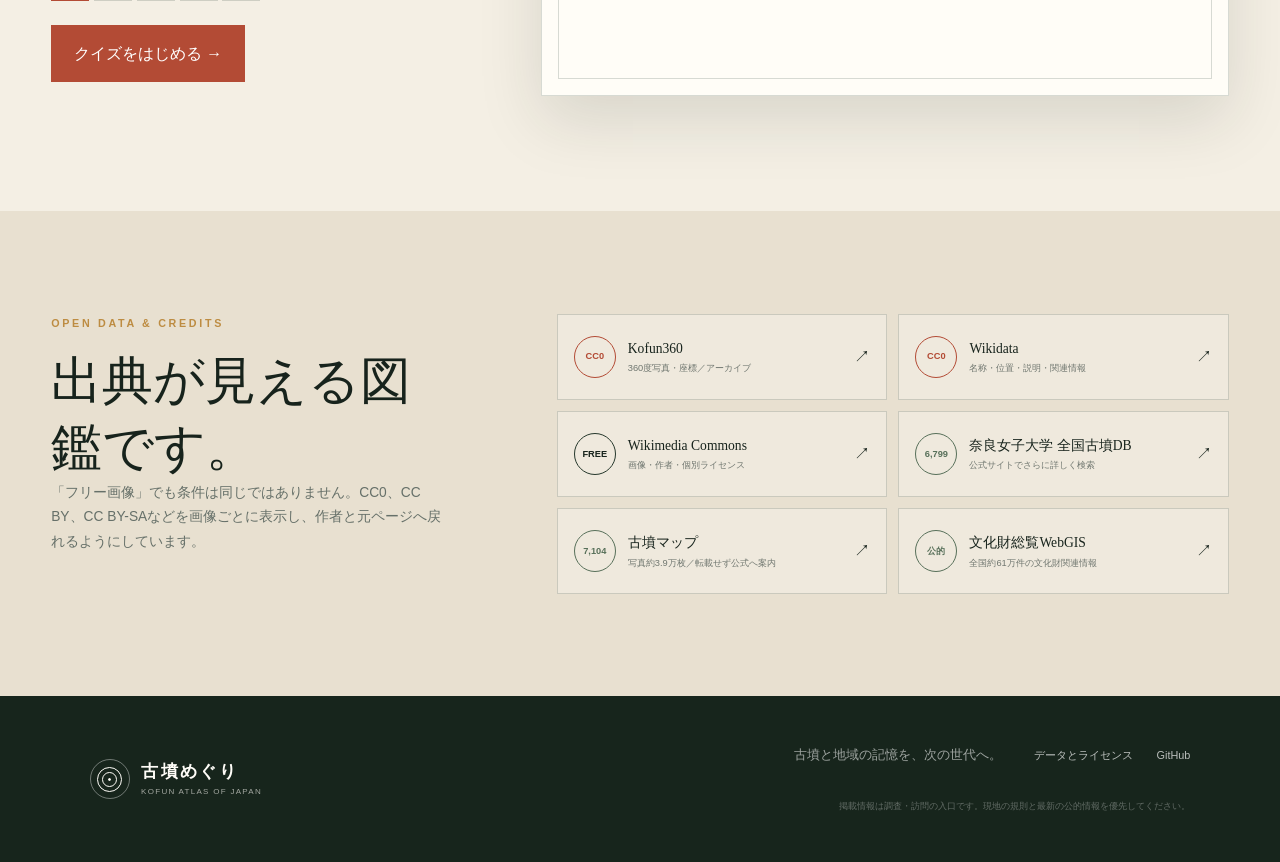
==== commit 5cf833e9: "Add linked nationwide search coverage" ====
--- a/docs/index.html
+++ b/docs/index.html
@@ -122,6 +122,11 @@
           </fieldset>
 
           <button id="reset-filters" class="ghost-button" type="button">条件をリセット</button>
+          <div class="external-search">
+            <p>さらに広い公式・専門DB</p>
+            <a id="kofun-info-search" href="https://kofun.info/spots/search" target="_blank" rel="noopener"><span>古墳マップ 7,104件</span><b>↗</b></a>
+            <a href="https://zenkoku-kofun.nara-hgis.jp/" target="_blank" rel="noopener"><span>全国古墳DB 6,799件</span><b>↗</b></a>
+          </div>
           <p class="filter-note">※ 位置は公開データの概略です。訪問前に文化財所管機関の最新情報をご確認ください。</p>
         </aside>
 
--- a/docs/assets/styles.css
+++ b/docs/assets/styles.css
@@ -470,6 +470,29 @@
 }
 .ghost-button:hover { border-color: var(--deep); background: rgba(255,255,255,.5); }
 .filter-panel > .ghost-button { width: 100%; margin-top: 1.5rem; }
+.external-search {
+  margin-top: 1rem;
+  padding: .85rem;
+  border: 1px solid var(--line);
+  background: rgba(255,255,255,.35);
+}
+.external-search p {
+  margin: 0 0 .45rem;
+  color: #737a74;
+  font-size: .58rem;
+  letter-spacing: .08em;
+}
+.external-search a {
+  display: flex;
+  justify-content: space-between;
+  padding: .35rem 0;
+  color: var(--deep);
+  font-size: .65rem;
+  text-decoration: none;
+}
+.external-search a + a { border-top: 1px solid var(--line); }
+.external-search a:hover span { text-decoration: underline; }
+.external-search b { color: var(--red); }
 .filter-note { margin: 1rem 0 0; color: #747971; font-size: .62rem; line-height: 1.6; }
 .map-panel { display: flex; flex-direction: column; min-width: 0; }
 .map-toolbar {
@@ -941,4 +964,3 @@
   html { scroll-behavior: auto; }
   *, *::before, *::after { scroll-behavior: auto !important; animation-duration: .01ms !important; transition-duration: .01ms !important; }
 }
-
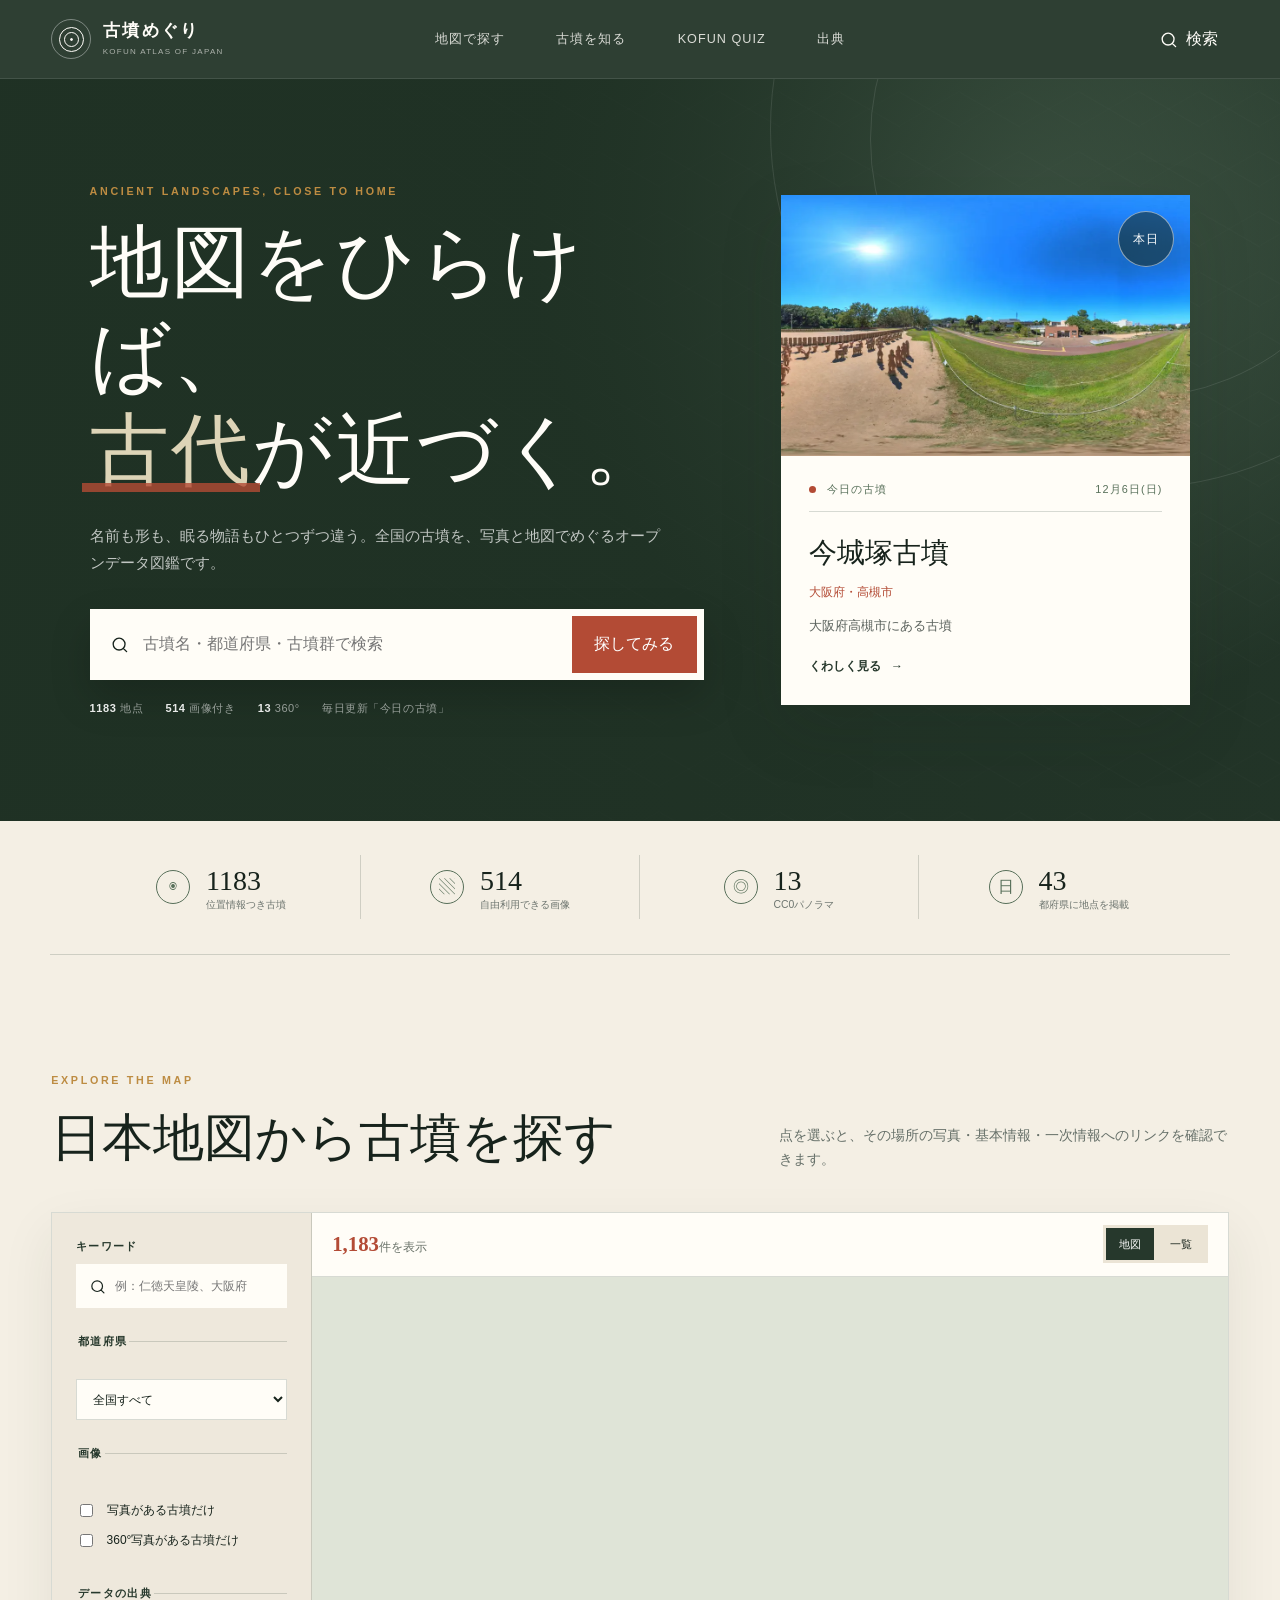
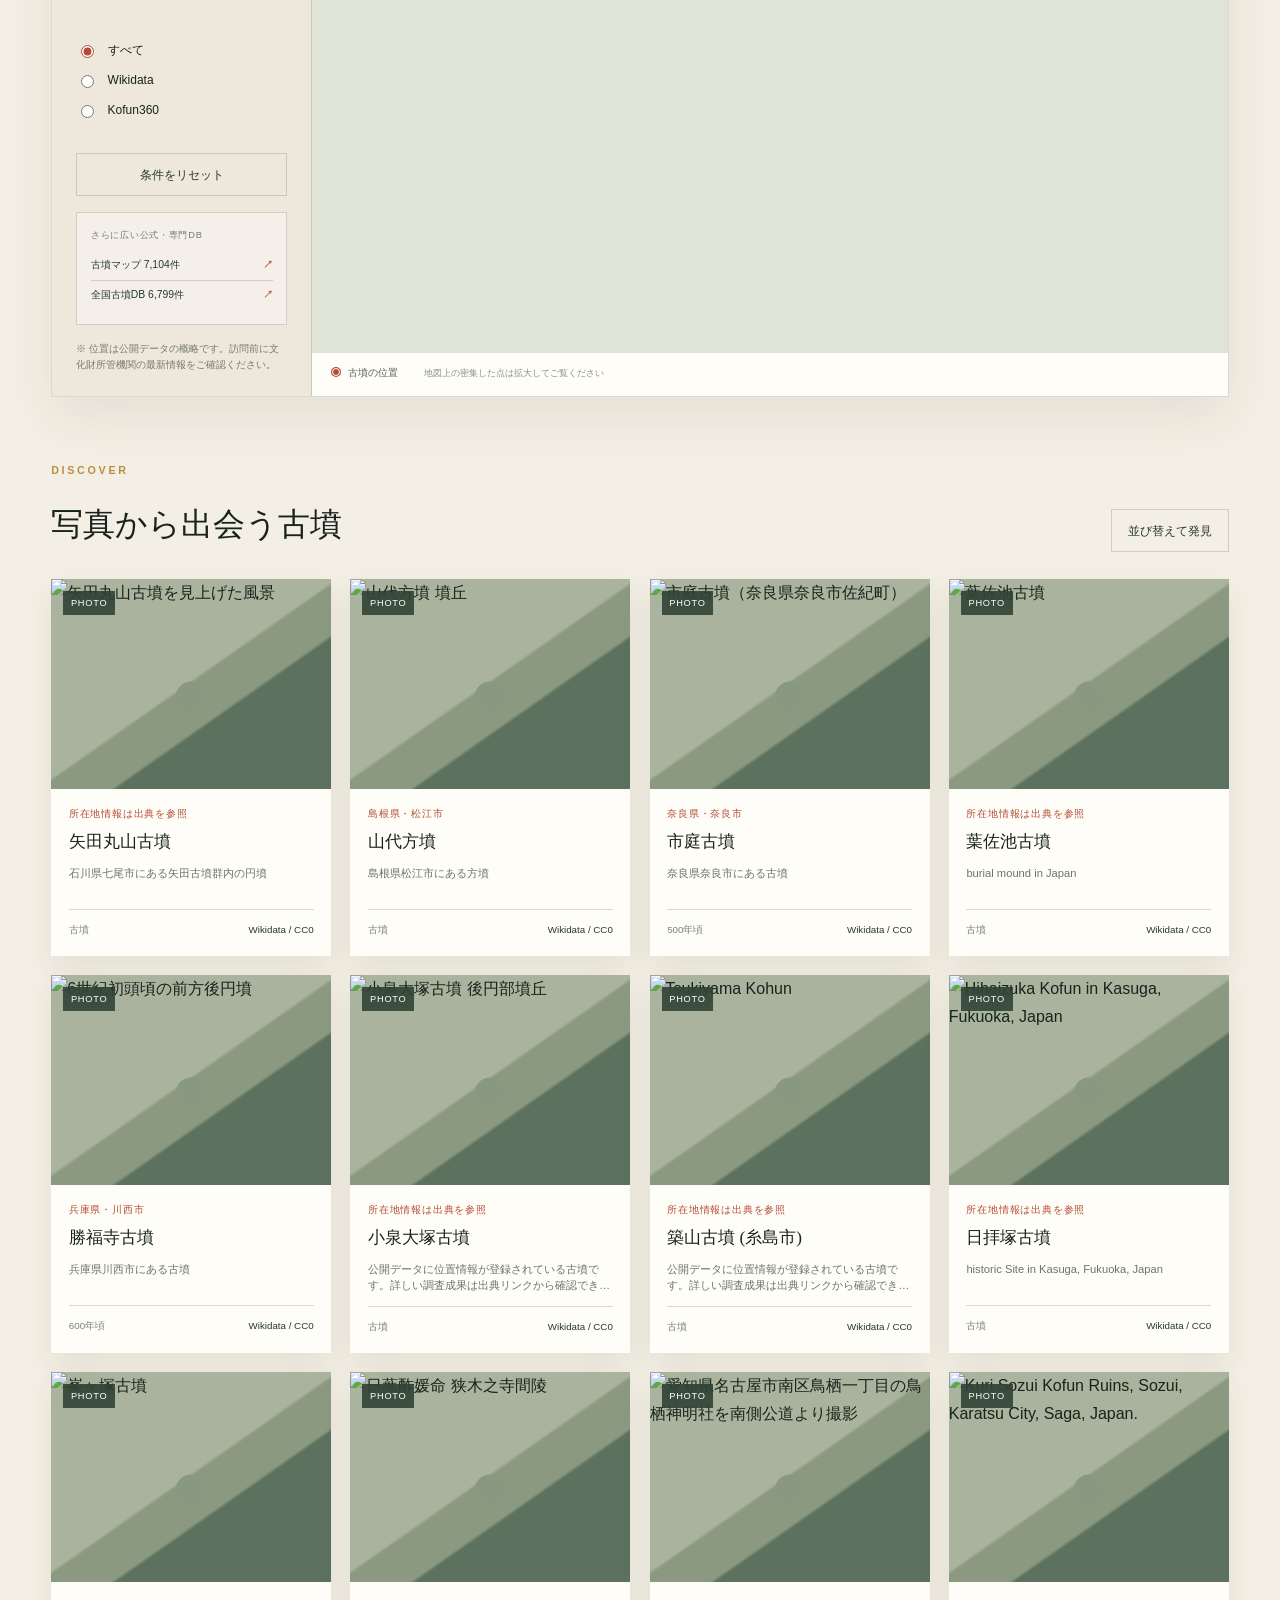
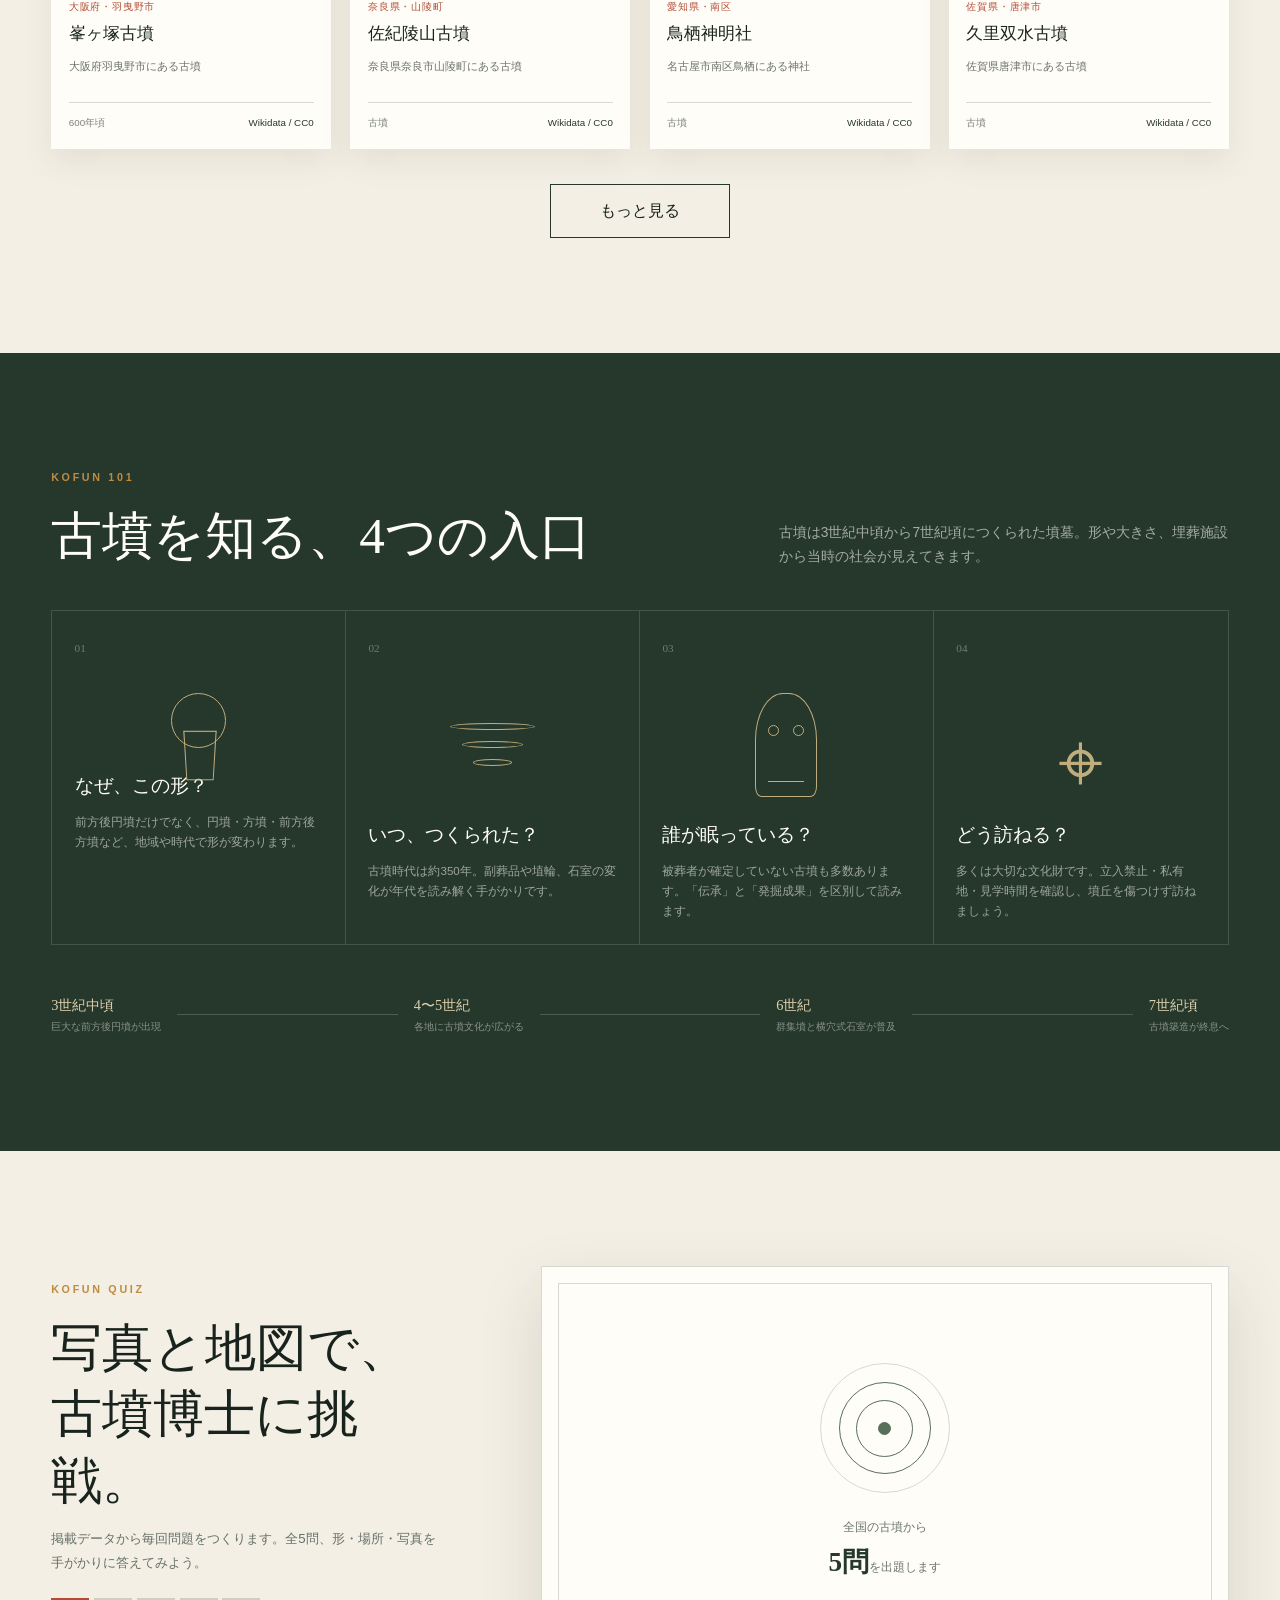
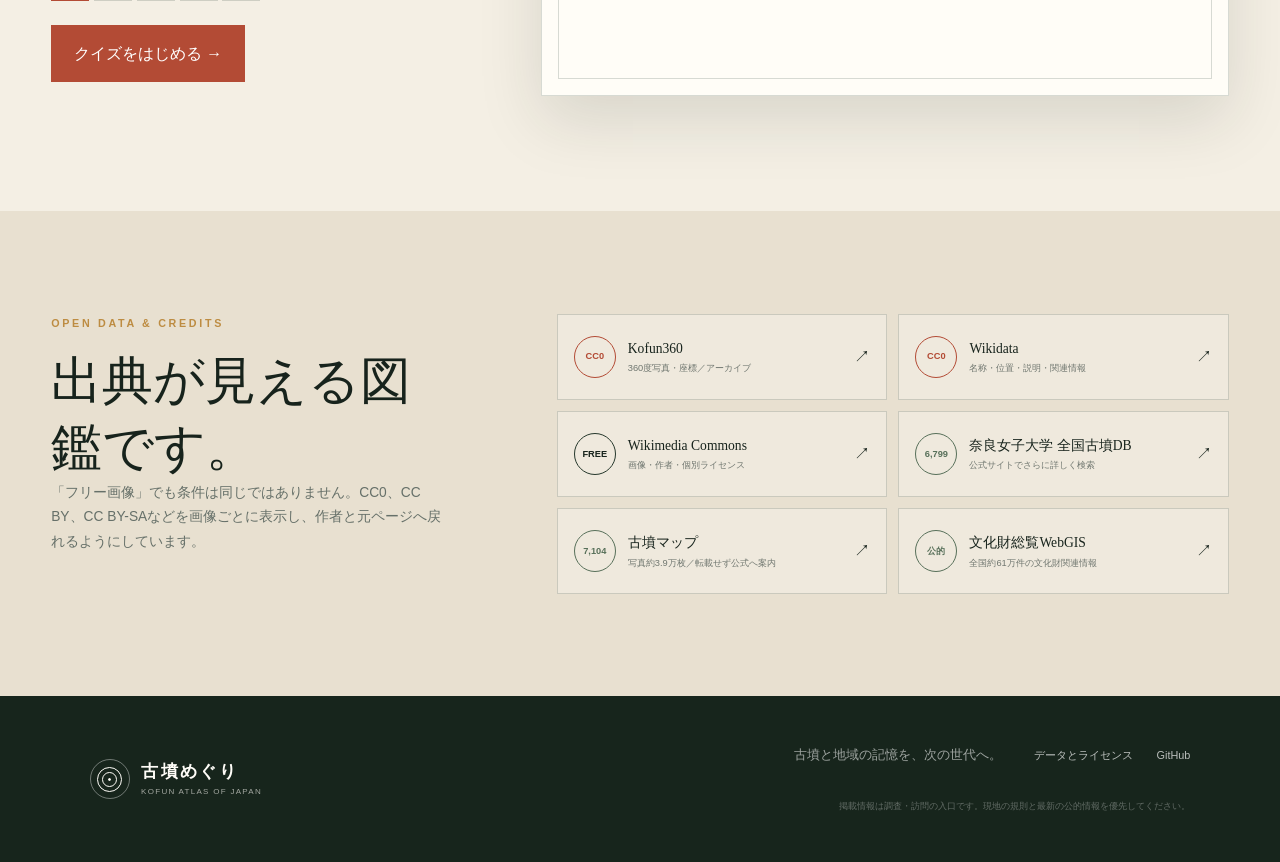
==== commit 90109bdd: "Report represented prefectures accurately" ====
--- a/docs/index.html
+++ b/docs/index.html
@@ -79,7 +79,7 @@
       <div><span class="stat-icon">◉</span><p><b>1183</b><small>位置情報つき古墳</small></p></div>
       <div><span class="stat-icon">▧</span><p><b>514</b><small>自由利用できる画像</small></p></div>
       <div><span class="stat-icon">◎</span><p><b>13</b><small>CC0パノラマ</small></p></div>
-      <div><span class="stat-icon">日</span><p><b>47</b><small>都道府県から探せる</small></p></div>
+      <div><span class="stat-icon">日</span><p><b>43</b><small>都府県に地点を掲載</small></p></div>
     </section>
 
     <section class="explore section-shell" id="explore" aria-labelledby="explore-title">
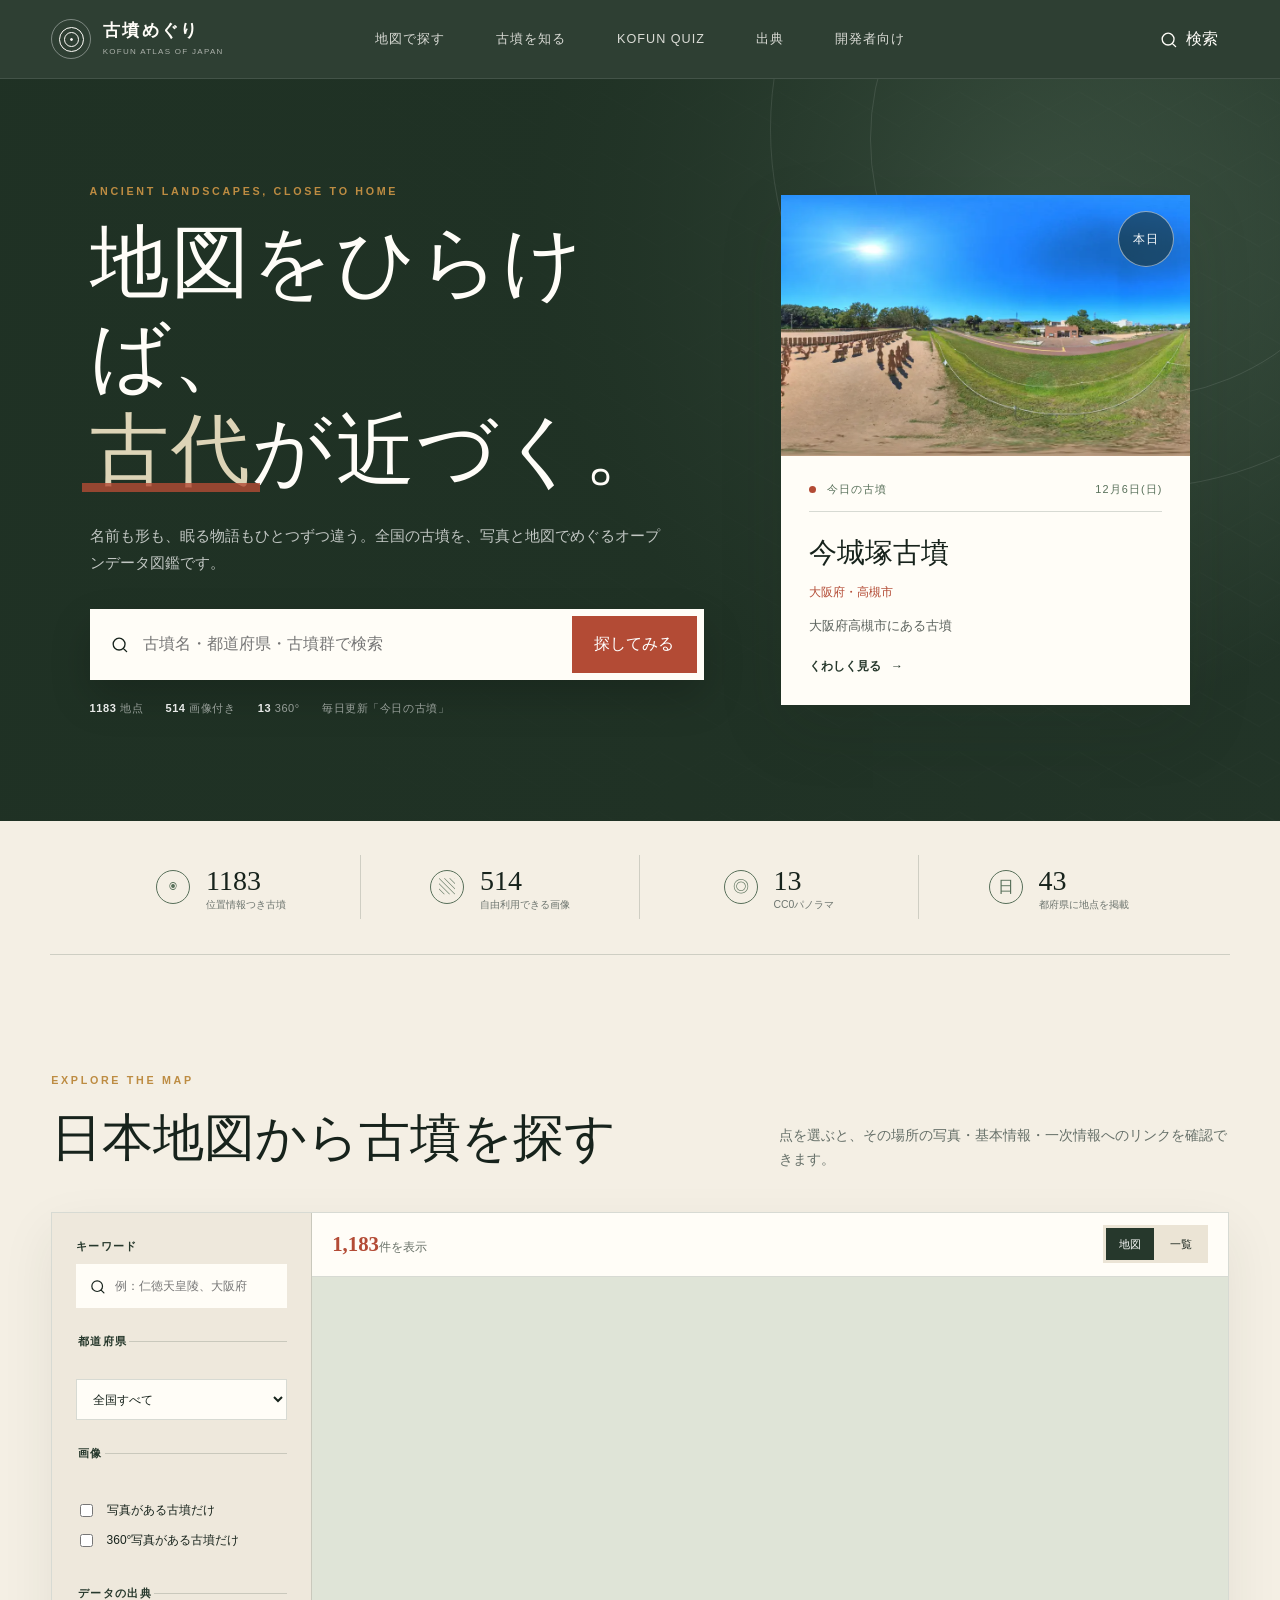
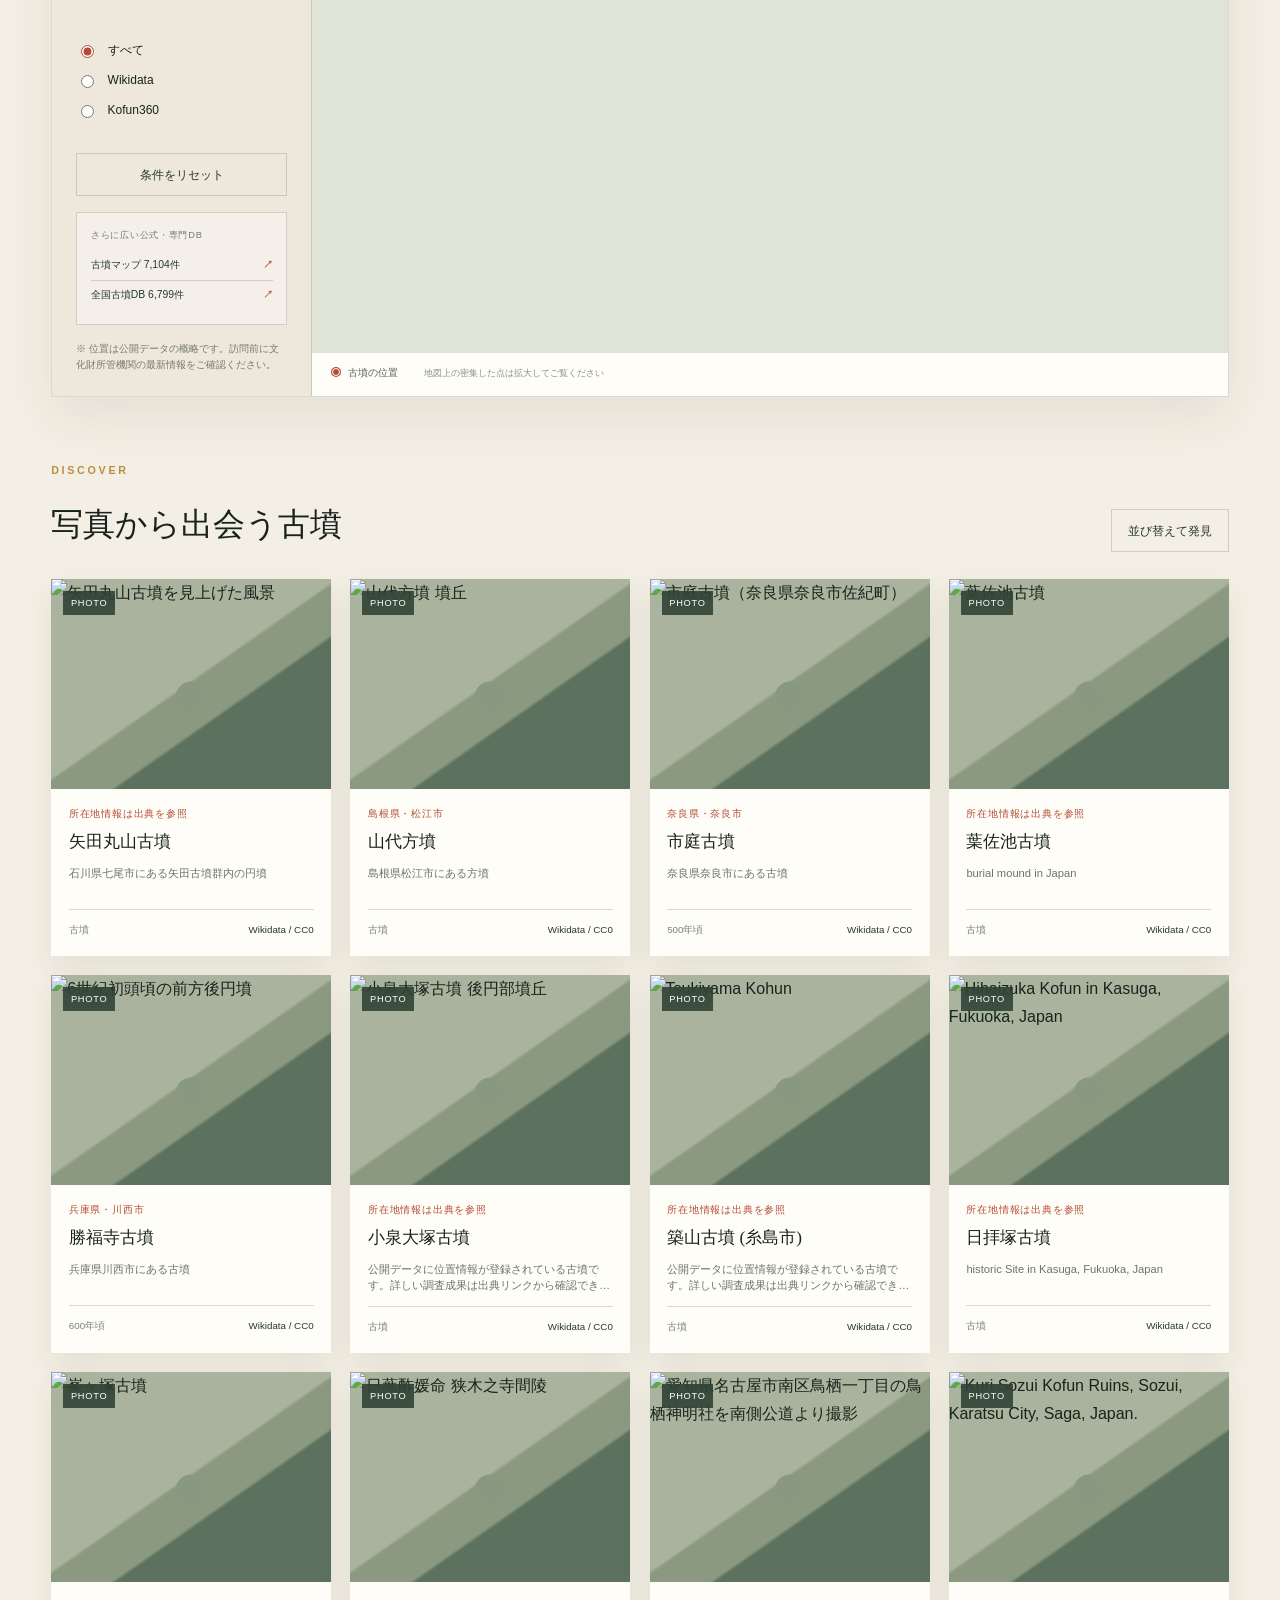
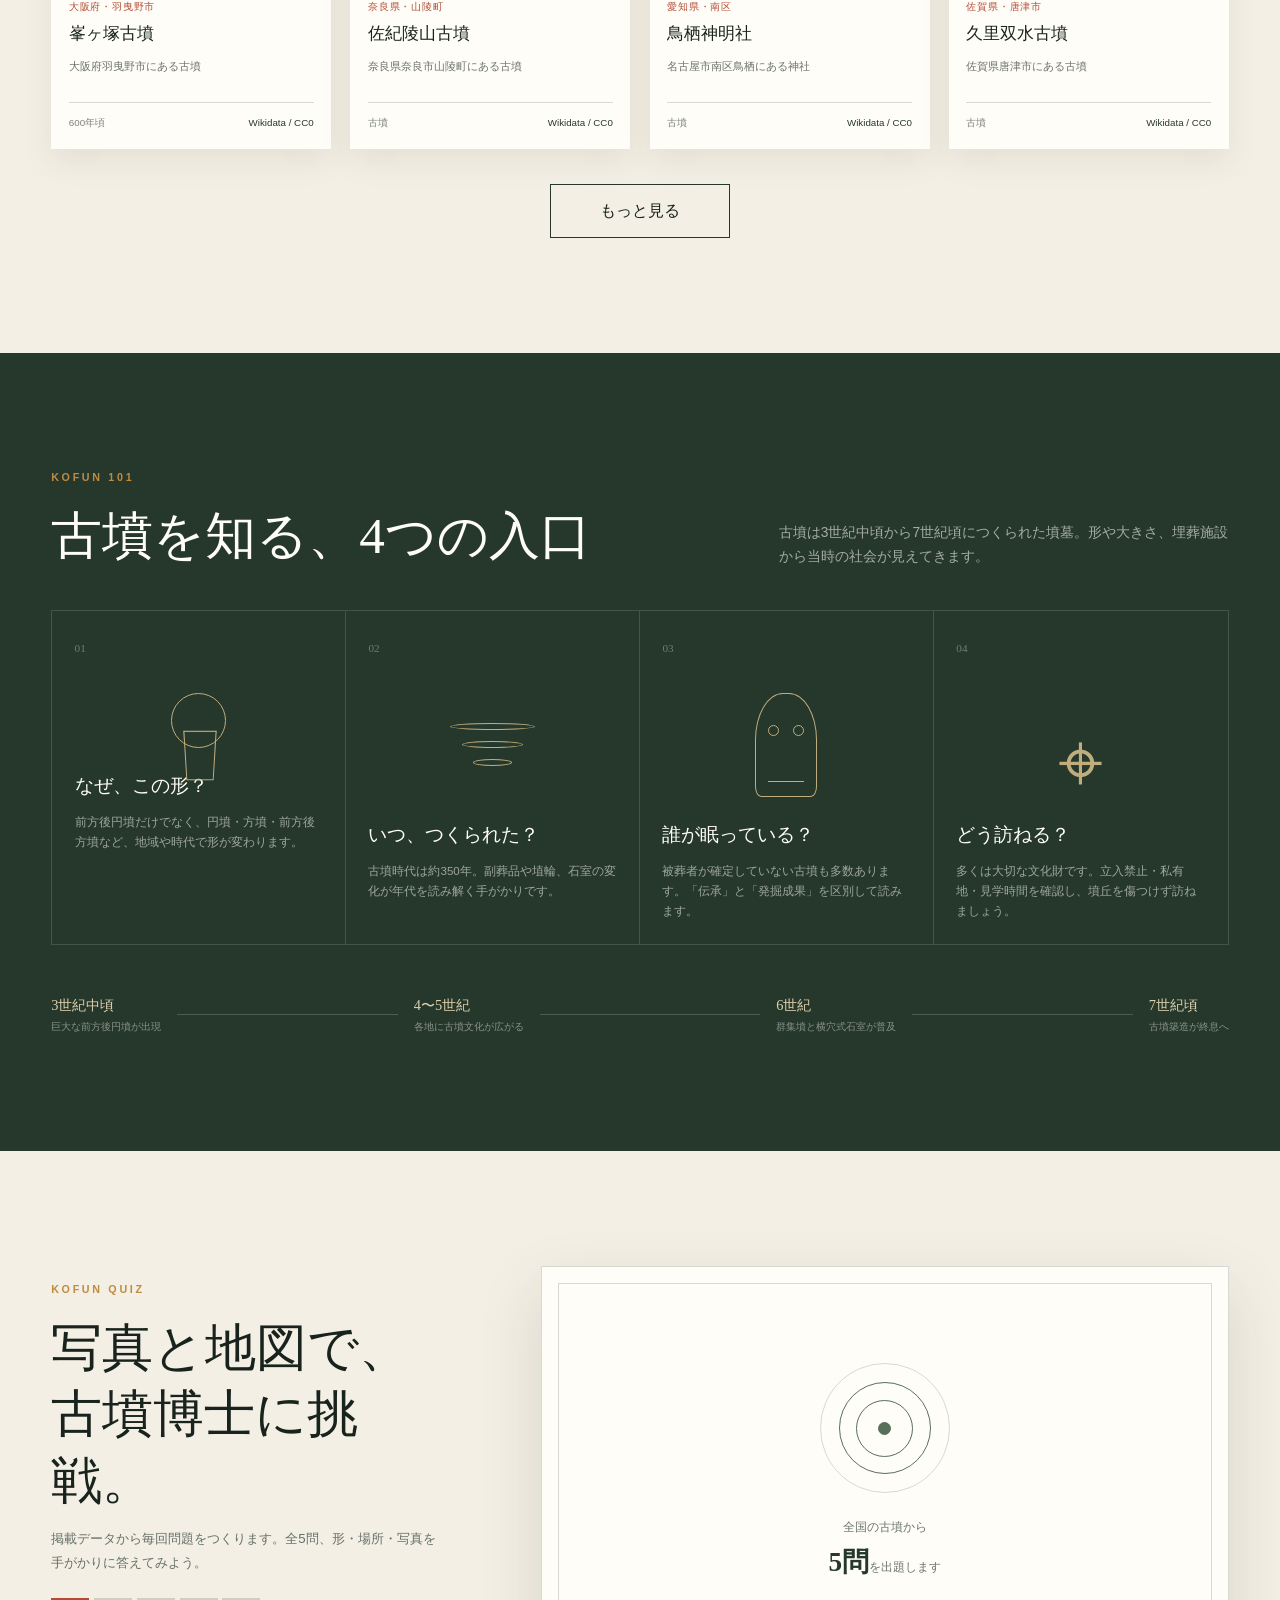
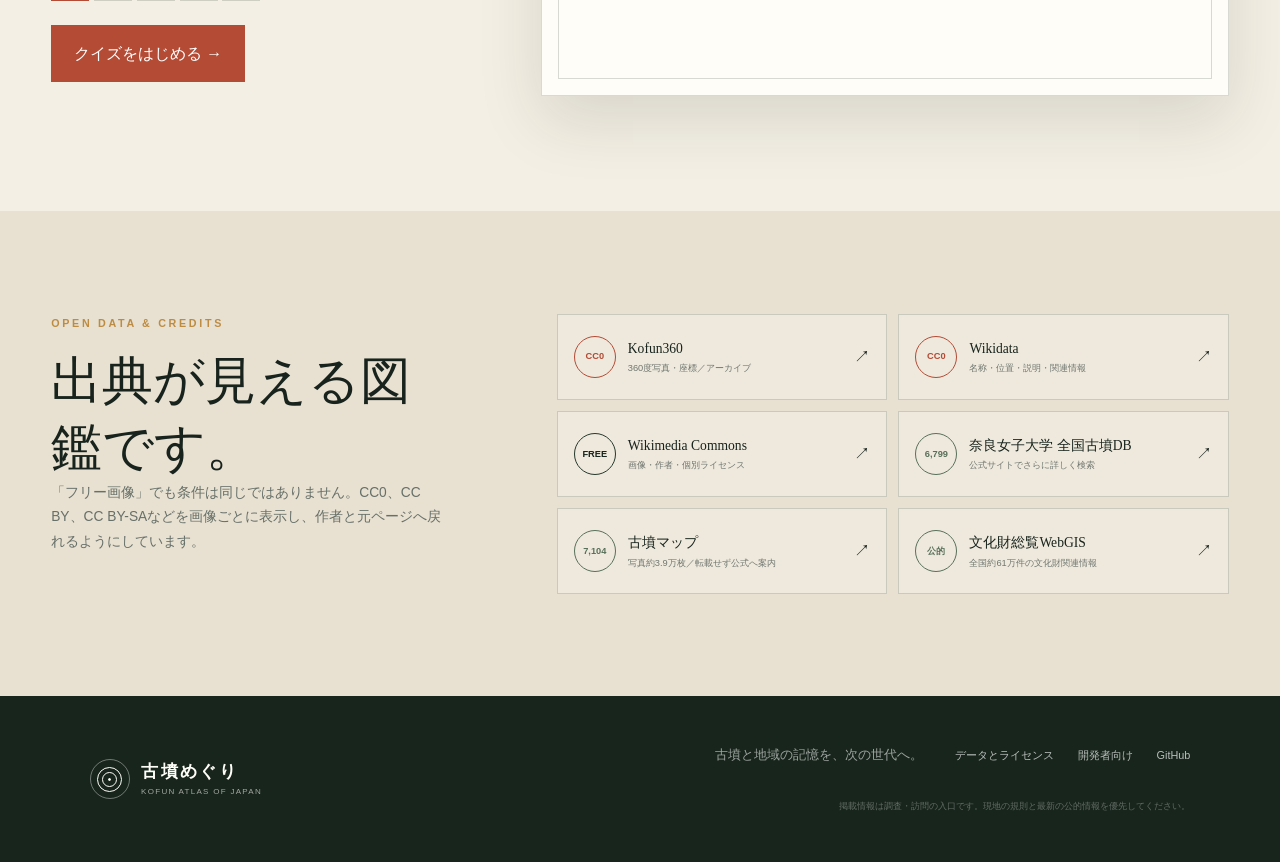
==== commit c3585e59: "Document Haskell architecture for developers" ====
--- a/docs/index.html
+++ b/docs/index.html
@@ -31,6 +31,7 @@
       <a href="#learn">古墳を知る</a>
       <a href="#quiz">KOFUN QUIZ</a>
       <a href="#sources">出典</a>
+      <a href="./developers.html">開発者向け</a>
     </nav>
     <button class="header-search" type="button" data-focus-search aria-label="古墳を検索">
       <svg viewBox="0 0 24 24" aria-hidden="true"><path d="m21 21-4.35-4.35m2.35-5.15a7.5 7.5 0 1 1-15 0 7.5 7.5 0 0 1 15 0Z"/></svg>
@@ -272,7 +273,7 @@
       <span class="brand-copy"><b>古墳めぐり</b><small>KOFUN ATLAS OF JAPAN</small></span>
     </a>
     <p>古墳と地域の記憶を、次の世代へ。</p>
-    <div><a href="#sources">データとライセンス</a><a href="https://github.com/hjosugi/kofun-photo" target="_blank" rel="noopener">GitHub</a></div>
+    <div><a href="#sources">データとライセンス</a><a href="./developers.html">開発者向け</a><a href="https://github.com/hjosugi/kofun-photo" target="_blank" rel="noopener">GitHub</a></div>
     <small>掲載情報は調査・訪問の入口です。現地の規則と最新の公的情報を優先してください。</small>
   </footer>
 
--- a/docs/assets/styles.css
+++ b/docs/assets/styles.css
@@ -897,12 +897,247 @@
 .detail-actions a:first-child { color: white; background: var(--deep); }
 .detail-actions a:hover { opacity: .72; }
 
+/* Developer architecture guide */
+.developer-page { background: #f2ede2; }
+.developer-header { grid-template-columns: 1fr auto 1fr; }
+.developer-back {
+  justify-self: end;
+  color: rgba(255,255,255,.8);
+  font-size: .72rem;
+  letter-spacing: .06em;
+  text-decoration: none;
+}
+.developer-back span { margin-left: .35rem; color: #d4bd82; }
+.developer-hero {
+  position: relative;
+  overflow: hidden;
+  padding: clamp(5rem, 10vw, 9rem) 0;
+  color: var(--white);
+  background:
+    radial-gradient(circle at 85% 25%, rgba(126,155,127,.34), transparent 33%),
+    linear-gradient(135deg, #1e3025, #2d4434);
+}
+.developer-hero::after {
+  position: absolute;
+  right: -12rem;
+  bottom: -24rem;
+  width: 42rem;
+  height: 42rem;
+  border: 1px solid rgba(255,255,255,.1);
+  border-radius: 50%;
+  content: "";
+  box-shadow:
+    0 0 0 6rem rgba(255,255,255,.025),
+    0 0 0 12rem rgba(255,255,255,.018);
+}
+.developer-shell { width: min(100% - 3rem, 1180px); margin-inline: auto; }
+.developer-hero h1 {
+  max-width: 920px;
+  margin: 0;
+  font-family: var(--serif);
+  font-size: clamp(3rem, 7vw, 6.7rem);
+  font-weight: 500;
+  letter-spacing: .02em;
+  line-height: 1.18;
+}
+.developer-hero h1 em { color: #ddd0ad; font-style: normal; }
+.developer-lead {
+  max-width: 760px;
+  margin: 2rem 0 0;
+  color: rgba(255,255,255,.68);
+  font-family: var(--serif);
+  font-size: clamp(.9rem, 1.5vw, 1.08rem);
+}
+.developer-facts {
+  display: grid;
+  grid-template-columns: repeat(4, 1fr);
+  max-width: 940px;
+  margin-top: 3.2rem;
+  border: 1px solid rgba(255,255,255,.14);
+}
+.developer-facts div { padding: 1rem 1.2rem; border-right: 1px solid rgba(255,255,255,.14); }
+.developer-facts div:last-child { border-right: 0; }
+.developer-facts b { display: block; color: #e2d5ae; font-family: var(--serif); font-size: .9rem; font-weight: 500; }
+.developer-facts span { color: rgba(255,255,255,.42); font-size: .6rem; }
+.developer-layout {
+  display: grid;
+  grid-template-columns: 220px minmax(0, 1fr);
+  gap: clamp(3rem, 8vw, 7rem);
+  align-items: start;
+  padding-block: clamp(4rem, 8vw, 8rem);
+}
+.developer-toc {
+  position: sticky;
+  top: 110px;
+  display: flex;
+  flex-direction: column;
+  padding: 1.2rem 0;
+  border-top: 1px solid var(--line);
+  border-bottom: 1px solid var(--line);
+}
+.developer-toc p { margin: 0 0 .8rem; color: var(--red); font-size: .58rem; font-weight: 700; letter-spacing: .2em; }
+.developer-toc a {
+  padding: .35rem 0;
+  color: #616b63;
+  font-size: .68rem;
+  text-decoration: none;
+}
+.developer-toc a:hover { color: var(--red); }
+.developer-content { min-width: 0; }
+.developer-content > section {
+  padding-bottom: clamp(4rem, 8vw, 7rem);
+  margin-bottom: clamp(4rem, 8vw, 7rem);
+  border-bottom: 1px solid var(--line);
+  scroll-margin-top: 110px;
+}
+.developer-content > section:last-child { padding-bottom: 0; margin-bottom: 0; border-bottom: 0; }
+.developer-content h2 {
+  margin: 0 0 1.5rem;
+  font-family: var(--serif);
+  font-size: clamp(2rem, 4vw, 3.4rem);
+  font-weight: 500;
+  line-height: 1.25;
+}
+.developer-content h3 { margin: 2.4rem 0 .6rem; font-family: var(--serif); font-size: 1.2rem; font-weight: 500; }
+.developer-content > section > p:not(.eyebrow) { max-width: 800px; color: #525e55; font-size: .82rem; }
+.developer-content code {
+  padding: .08rem .32rem;
+  border: 1px solid rgba(38,56,44,.12);
+  background: rgba(255,255,255,.38);
+  font-family: "SFMono-Regular", Consolas, "Liberation Mono", monospace;
+  font-size: .9em;
+}
+.developer-content pre {
+  margin: 1.5rem 0;
+  padding: 1.5rem;
+  overflow-x: auto;
+  border-left: 3px solid var(--gold);
+  color: #dfe8df;
+  background: #1d2b22;
+  line-height: 1.65;
+}
+.developer-content pre code { padding: 0; border: 0; color: inherit; background: transparent; font-size: .72rem; }
+.principle-grid,
+.runtime-grid {
+  display: grid;
+  grid-template-columns: 1fr 1fr;
+  gap: 1px;
+  margin-top: 2rem;
+  border: 1px solid var(--line);
+  background: var(--line);
+}
+.principle-grid div,
+.runtime-grid div { min-height: 165px; padding: 1.4rem; background: var(--paper-3); }
+.principle-grid b,
+.runtime-grid b { color: var(--red); font-family: var(--serif); font-size: .95rem; font-weight: 500; }
+.principle-grid p,
+.runtime-grid p { margin: .5rem 0 0; color: #657068; font-size: .7rem; }
+.architecture-flow {
+  display: grid;
+  grid-template-columns: 1.15fr auto 1fr auto 1fr auto 1fr auto 1.15fr;
+  gap: .65rem;
+  align-items: stretch;
+  margin: 2.5rem 0;
+}
+.architecture-flow > div {
+  display: flex;
+  min-height: 120px;
+  flex-direction: column;
+  justify-content: center;
+  padding: 1rem;
+  border: 1px solid var(--line);
+  background: var(--paper-3);
+  text-align: center;
+}
+.architecture-flow > i { align-self: center; color: var(--red); font-style: normal; }
+.architecture-flow b { font-family: var(--serif); font-size: .78rem; font-weight: 500; }
+.architecture-flow small { margin-top: .4rem; color: #758078; font-size: .54rem; line-height: 1.4; }
+.architecture-flow .flow-emphasis { color: white; border-color: var(--deep); background: var(--deep); }
+.architecture-flow .flow-emphasis small { color: rgba(255,255,255,.55); }
+.flow-sources,
+.flow-targets { gap: .25rem; }
+.flow-sources span,
+.flow-targets span { color: #5f6b62; font-size: .58rem; }
+.callout {
+  margin-top: 1.5rem;
+  padding: 1.2rem 1.4rem;
+  border-left: 3px solid var(--red);
+  background: #e9e1d2;
+}
+.callout b { font-family: var(--serif); font-size: .85rem; font-weight: 500; }
+.callout p { margin: .35rem 0 0; color: #626c64; font-size: .7rem; }
+.step-list { padding: 0; margin: 2rem 0; list-style: none; }
+.step-list li {
+  display: grid;
+  grid-template-columns: 42px 1fr;
+  gap: 1rem;
+  padding: 1.15rem 0;
+  border-top: 1px solid var(--line);
+}
+.step-list li:last-child { border-bottom: 1px solid var(--line); }
+.step-list li > span {
+  display: grid;
+  place-items: center;
+  width: 34px;
+  height: 34px;
+  border: 1px solid var(--moss);
+  border-radius: 50%;
+  color: var(--moss);
+  font-family: var(--serif);
+  font-size: .75rem;
+}
+.step-list b { font-family: var(--serif); font-size: .9rem; font-weight: 500; }
+.step-list p { margin: .2rem 0 0; color: #647067; font-size: .7rem; }
+.schema-table-wrap { margin: 2rem 0; overflow-x: auto; border: 1px solid var(--line); }
+.schema-table { width: 100%; min-width: 680px; border-collapse: collapse; background: rgba(255,255,255,.35); }
+.schema-table th,
+.schema-table td { padding: .8rem 1rem; border-bottom: 1px solid var(--line); font-size: .68rem; text-align: left; vertical-align: top; }
+.schema-table th { color: white; background: var(--deep); font-size: .61rem; letter-spacing: .08em; }
+.schema-table tr:last-child td { border-bottom: 0; }
+.deployment-line {
+  display: flex;
+  gap: .55rem;
+  align-items: center;
+  margin: 2rem 0;
+  overflow-x: auto;
+  padding: 1.3rem;
+  border: 1px solid var(--line);
+  background: var(--paper-3);
+}
+.deployment-line span { flex: 0 0 auto; padding: .45rem .65rem; color: white; background: var(--deep); font-size: .6rem; }
+.deployment-line i { color: var(--red); font-style: normal; }
+.check-list { padding: 0; margin: 2rem 0; list-style: none; }
+.check-list li {
+  position: relative;
+  padding: .8rem .8rem .8rem 2.2rem;
+  border-top: 1px solid var(--line);
+  color: #58645b;
+  font-size: .72rem;
+}
+.check-list li:last-child { border-bottom: 1px solid var(--line); }
+.check-list li::before { position: absolute; left: .5rem; color: var(--red); content: "✓"; font-weight: 700; }
+.roadmap-list { padding: 0; margin: 2rem 0; list-style: none; }
+.roadmap-list li {
+  display: grid;
+  grid-template-columns: 190px 1fr;
+  gap: 1.5rem;
+  padding: 1rem 0;
+  border-top: 1px solid var(--line);
+}
+.roadmap-list li:last-child { border-bottom: 1px solid var(--line); }
+.roadmap-list b { font-family: var(--serif); font-size: .78rem; font-weight: 500; }
+.roadmap-list span { color: #657068; font-size: .7rem; }
+.developer-actions { display: flex; flex-wrap: wrap; gap: .7rem; margin-top: 2rem; }
+.developer-actions a { display: inline-grid; place-items: center; min-height: 46px; padding: .6rem 1rem; font-size: .68rem; text-decoration: none; }
+
 @media (max-width: 1050px) {
   .hero { grid-template-columns: 1fr .72fr; padding-inline: 4vw; }
   .featured-grid { grid-template-columns: repeat(3, 1fr); }
   .learn-grid { grid-template-columns: 1fr 1fr; }
   .learn-grid article:nth-child(2) { border-right: 0; }
   .learn-grid article:nth-child(-n+2) { border-bottom: 1px solid rgba(255,255,255,.14); }
+  .architecture-flow { grid-template-columns: 1fr; }
+  .architecture-flow > i { transform: rotate(90deg); }
 }
 
 @media (max-width: 820px) {
@@ -933,6 +1168,13 @@
   .footer-brand { margin-inline: auto; }
   footer > div { justify-content: center; }
   footer > small { grid-column: auto; text-align: center; }
+  .developer-header { grid-template-columns: 1fr auto; }
+  .developer-layout { grid-template-columns: 1fr; }
+  .developer-toc { position: static; display: grid; grid-template-columns: 1fr 1fr; gap: .15rem 1rem; }
+  .developer-toc p { grid-column: 1 / -1; }
+  .developer-facts { grid-template-columns: 1fr 1fr; }
+  .developer-facts div:nth-child(2) { border-right: 0; }
+  .developer-facts div:nth-child(-n+2) { border-bottom: 1px solid rgba(255,255,255,.14); }
 }
 
 @media (max-width: 540px) {
@@ -958,6 +1200,18 @@
   .detail-facts { grid-template-columns: 1fr; }
   .detail-facts div { min-height: 70px; border-right: 0; border-bottom: 1px solid var(--line); }
   .detail-facts div:last-child { border-bottom: 0; }
+  .developer-shell { width: min(100% - 2rem, 1180px); }
+  .developer-back { font-size: .65rem; }
+  .developer-hero h1 { font-size: 2.7rem; }
+  .developer-facts,
+  .principle-grid,
+  .runtime-grid { grid-template-columns: 1fr; }
+  .developer-facts div { border-right: 0; border-bottom: 1px solid rgba(255,255,255,.14); }
+  .developer-facts div:nth-child(2) { border-right: 0; }
+  .developer-facts div:last-child { border-bottom: 0; }
+  .developer-toc { grid-template-columns: 1fr; }
+  .developer-toc p { grid-column: auto; }
+  .roadmap-list li { grid-template-columns: 1fr; gap: .3rem; }
 }
 
 @media (prefers-reduced-motion: reduce) {
